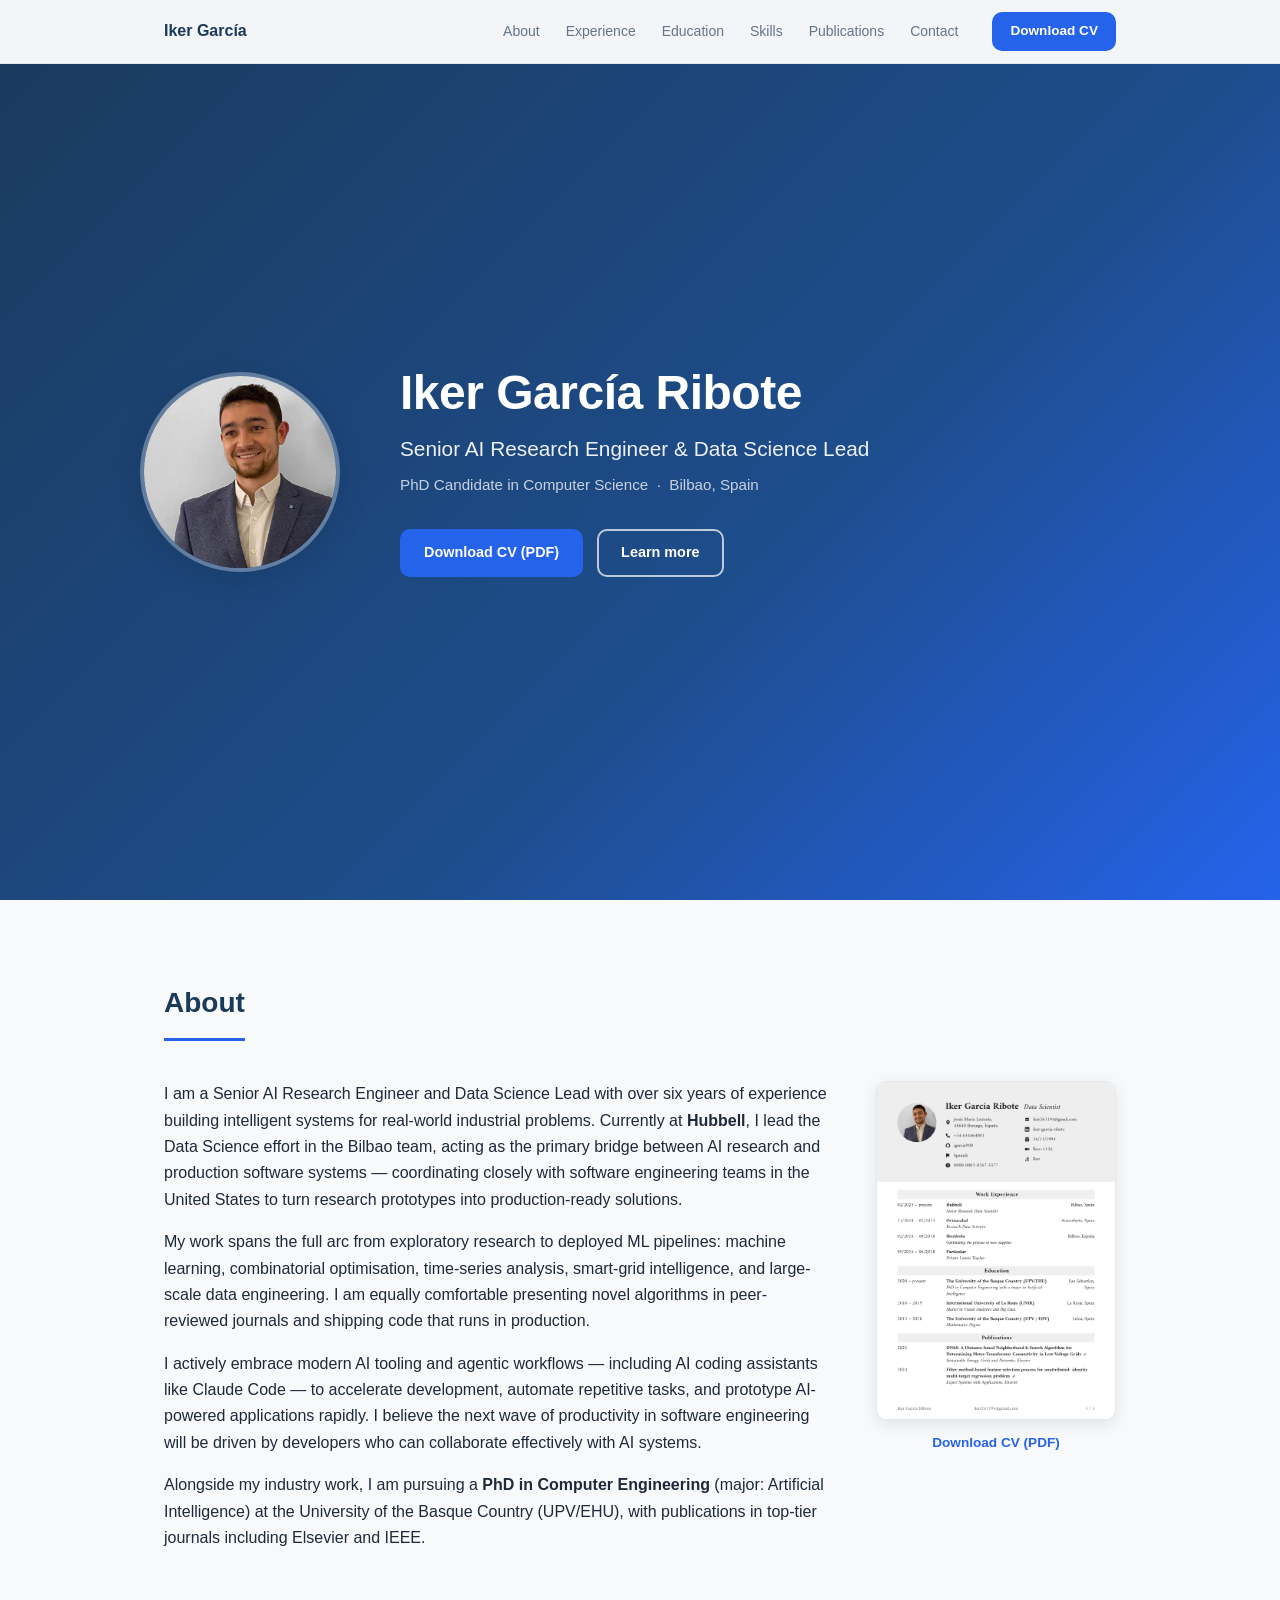
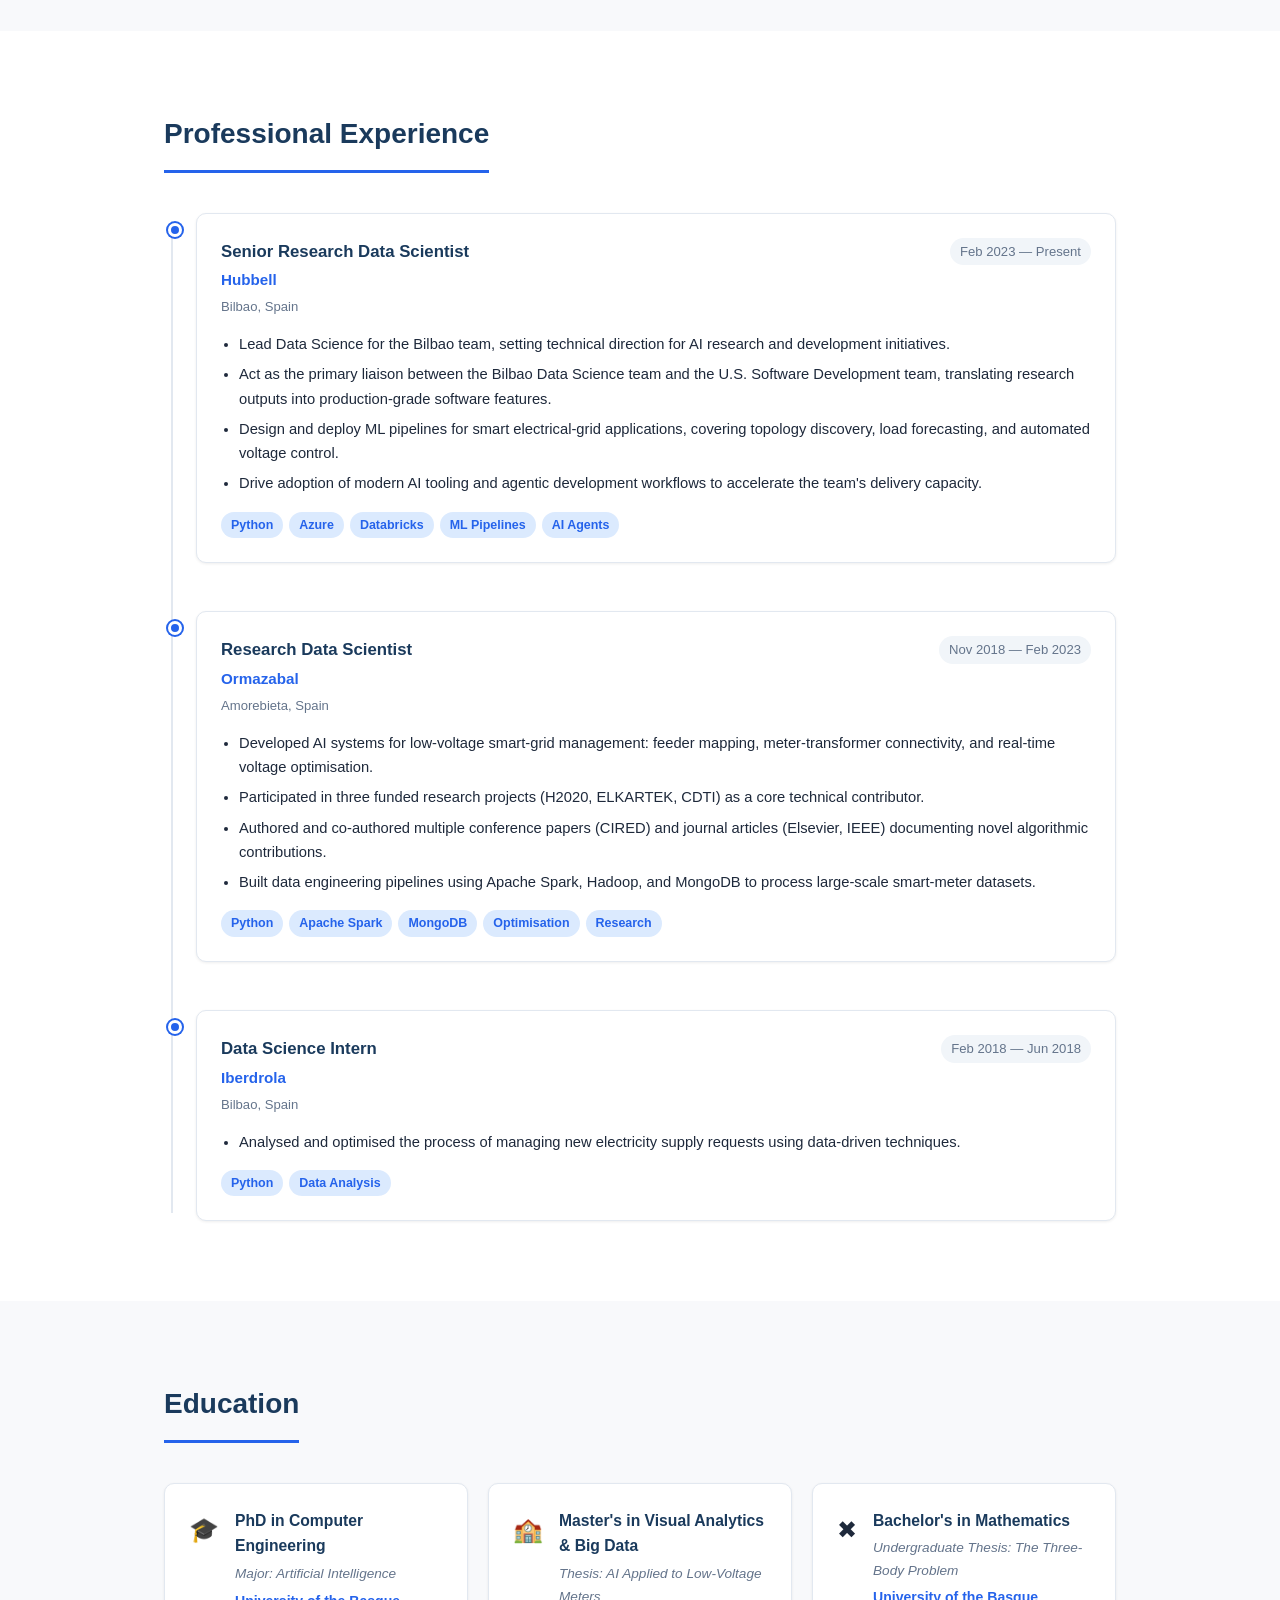
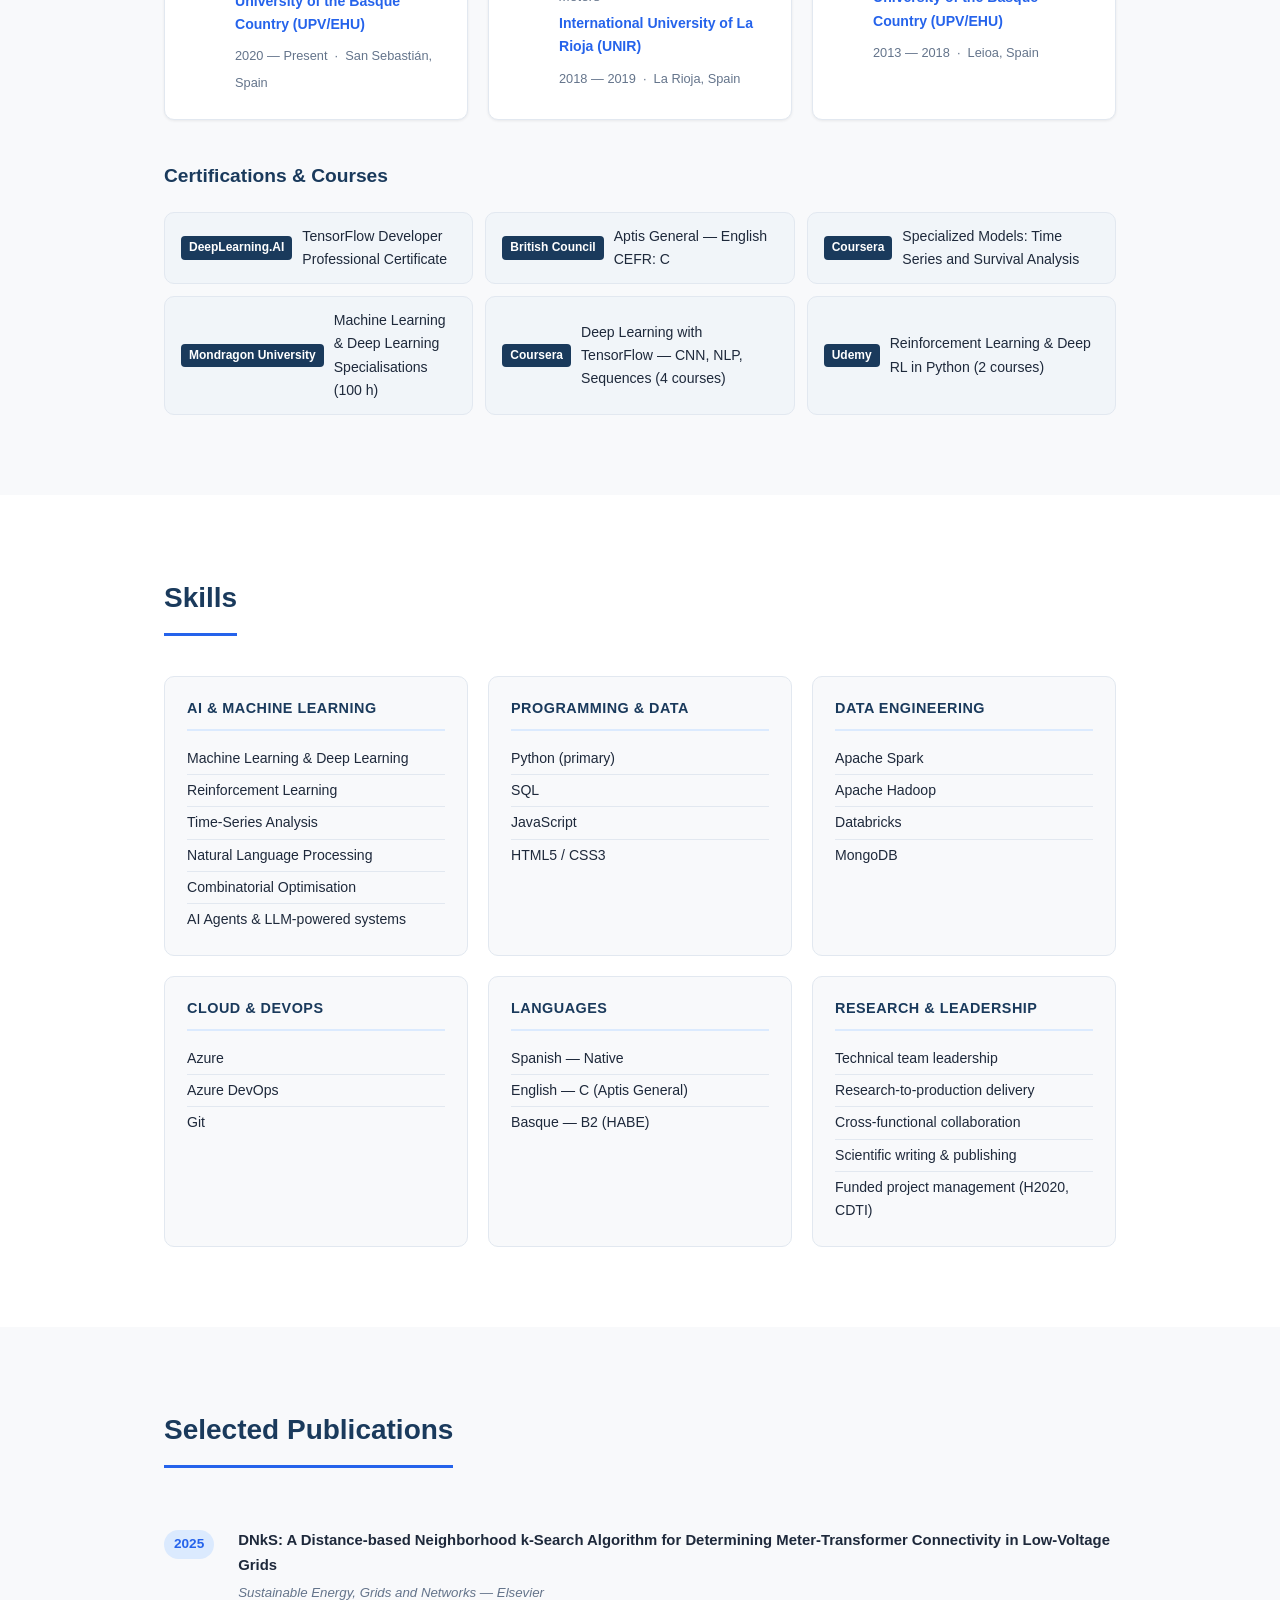
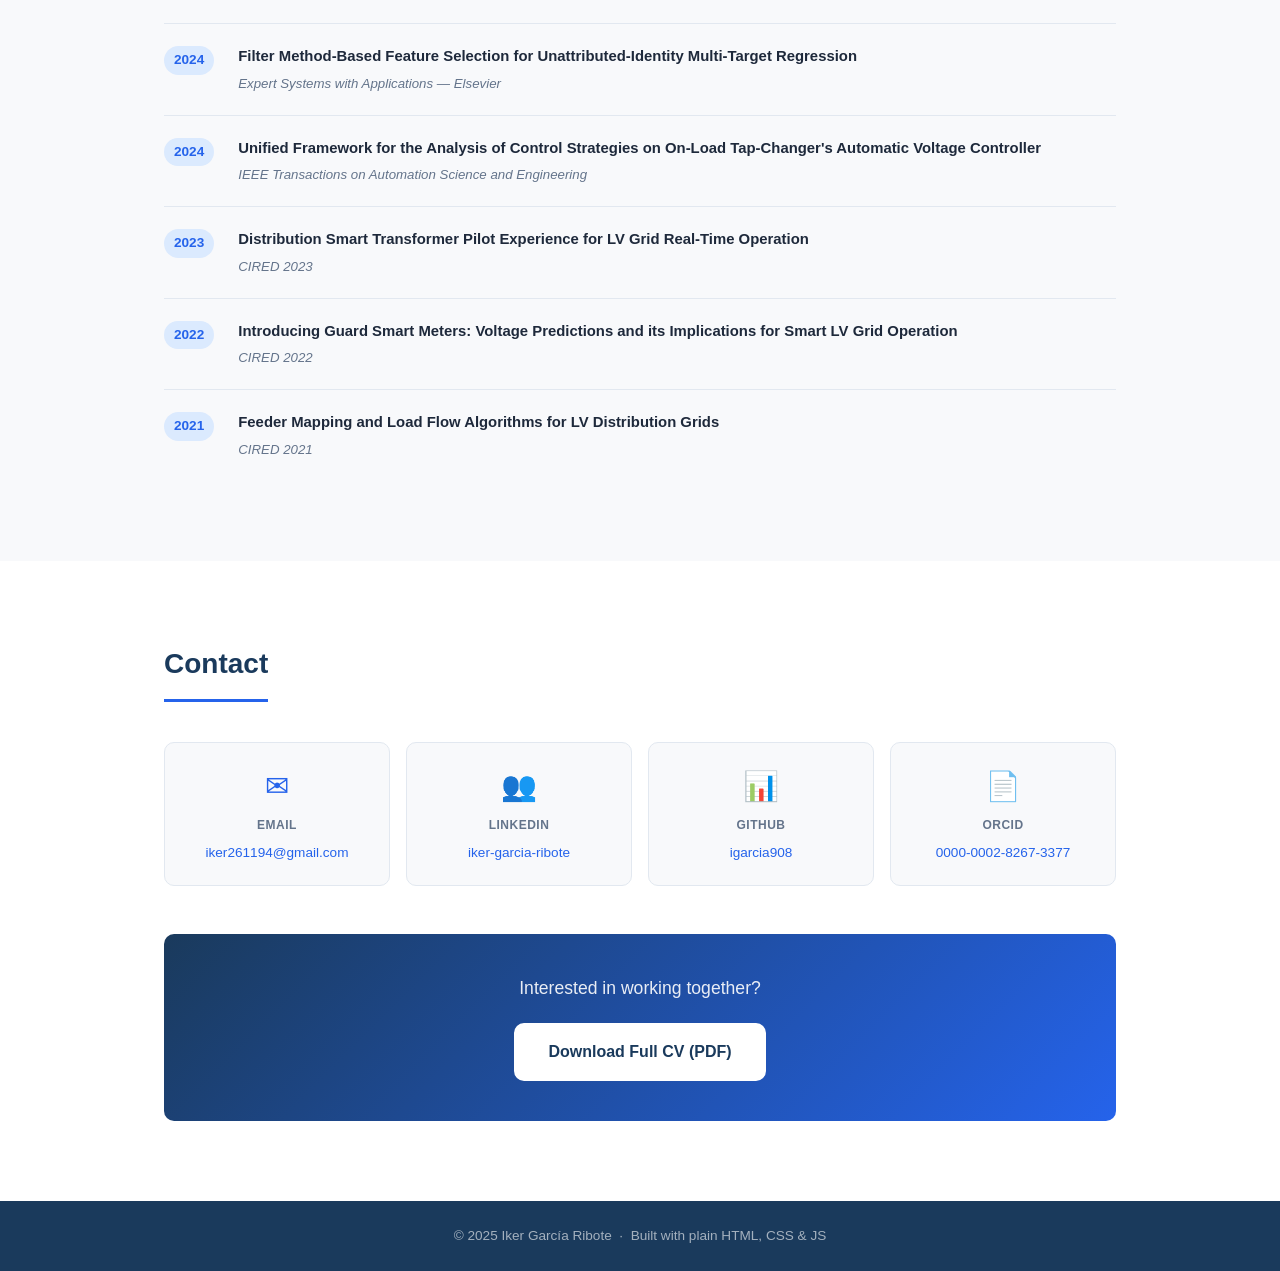
==== index.html @ 9fd70921 "Fix GitHub Pages: replace redirect with full page content at root The previous root index.html was a" ====
<!DOCTYPE html>
<html lang="en">
<head>
  <meta charset="UTF-8" />
  <meta name="viewport" content="width=device-width, initial-scale=1.0" />
  <meta name="description" content="Iker García Ribote — Senior AI Research Engineer and Data Science Lead. PhD in Computer Science. Building AI systems for industrial applications." />
  <title>Iker García Ribote — AI Research Engineer</title>
  <link rel="stylesheet" href="src/style.css" />
</head>
<body>

  <!-- Navigation -->
  <nav id="navbar">
    <div class="nav-container">
      <span class="nav-logo">Iker García</span>
      <ul class="nav-links">
        <li><a href="#about">About</a></li>
        <li><a href="#experience">Experience</a></li>
        <li><a href="#education">Education</a></li>
        <li><a href="#skills">Skills</a></li>
        <li><a href="#publications">Publications</a></li>
        <li><a href="#contact">Contact</a></li>
      </ul>
      <a class="btn-nav" href="files/iker-garcia-cv.pdf" download>Download CV</a>
      <button class="nav-toggle" aria-label="Toggle menu">&#9776;</button>
    </div>
  </nav>

  <!-- Hero -->
  <header id="hero">
    <div class="hero-inner">
      <img src="images/profile.jpg" alt="Iker García Ribote" class="profile-img" />
      <div class="hero-text">
        <h1>Iker García Ribote</h1>
        <p class="hero-title">Senior AI Research Engineer &amp; Data Science Lead</p>
        <p class="hero-subtitle">PhD Candidate in Computer Science &nbsp;·&nbsp; Bilbao, Spain</p>
        <div class="hero-actions">
          <a class="btn-primary" href="files/iker-garcia-cv.pdf" download>Download CV (PDF)</a>
          <a class="btn-secondary" href="#about">Learn more</a>
        </div>
      </div>
    </div>
  </header>

  <!-- About -->
  <section id="about">
    <div class="container">
      <h2 class="section-title">About</h2>
      <div class="about-grid">
        <div class="about-text">
          <p>
            I am a Senior AI Research Engineer and Data Science Lead with over six years of experience
            building intelligent systems for real-world industrial problems. Currently at
            <strong>Hubbell</strong>, I lead the Data Science effort in the Bilbao team, acting as the
            primary bridge between AI research and production software systems — coordinating closely with
            software engineering teams in the United States to turn research prototypes into
            production-ready solutions.
          </p>
          <p>
            My work spans the full arc from exploratory research to deployed ML pipelines: machine
            learning, combinatorial optimisation, time-series analysis, smart-grid intelligence, and
            large-scale data engineering. I am equally comfortable presenting novel algorithms in
            peer-reviewed journals and shipping code that runs in production.
          </p>
          <p>
            I actively embrace modern AI tooling and agentic workflows — including AI coding assistants
            like Claude Code — to accelerate development, automate repetitive tasks, and prototype
            AI-powered applications rapidly. I believe the next wave of productivity in software
            engineering will be driven by developers who can collaborate effectively with AI systems.
          </p>
          <p>
            Alongside my industry work, I am pursuing a <strong>PhD in Computer Engineering</strong>
            (major: Artificial Intelligence) at the University of the Basque Country (UPV/EHU), with
            publications in top-tier journals including Elsevier and IEEE.
          </p>
        </div>
        <div class="about-cv-preview">
          <a href="files/iker-garcia-cv.pdf" download title="Download CV">
            <img src="images/cv-preview.png" alt="CV Preview" class="cv-preview-img" />
            <span class="cv-preview-label">Download CV (PDF)</span>
          </a>
        </div>
      </div>
    </div>
  </section>

  <!-- Experience -->
  <section id="experience" class="section-alt">
    <div class="container">
      <h2 class="section-title">Professional Experience</h2>
      <div class="timeline">

        <div class="timeline-item">
          <div class="timeline-marker"></div>
          <div class="timeline-content">
            <div class="timeline-header">
              <div>
                <h3>Senior Research Data Scientist</h3>
                <span class="company">Hubbell</span>
              </div>
              <span class="period">Feb 2023 — Present</span>
            </div>
            <span class="location">Bilbao, Spain</span>
            <ul class="timeline-bullets">
              <li>Lead Data Science for the Bilbao team, setting technical direction for AI research and development initiatives.</li>
              <li>Act as the primary liaison between the Bilbao Data Science team and the U.S. Software Development team, translating research outputs into production-grade software features.</li>
              <li>Design and deploy ML pipelines for smart electrical-grid applications, covering topology discovery, load forecasting, and automated voltage control.</li>
              <li>Drive adoption of modern AI tooling and agentic development workflows to accelerate the team's delivery capacity.</li>
            </ul>
            <div class="tags">
              <span>Python</span><span>Azure</span><span>Databricks</span><span>ML Pipelines</span><span>AI Agents</span>
            </div>
          </div>
        </div>

        <div class="timeline-item">
          <div class="timeline-marker"></div>
          <div class="timeline-content">
            <div class="timeline-header">
              <div>
                <h3>Research Data Scientist</h3>
                <span class="company">Ormazabal</span>
              </div>
              <span class="period">Nov 2018 — Feb 2023</span>
            </div>
            <span class="location">Amorebieta, Spain</span>
            <ul class="timeline-bullets">
              <li>Developed AI systems for low-voltage smart-grid management: feeder mapping, meter-transformer connectivity, and real-time voltage optimisation.</li>
              <li>Participated in three funded research projects (H2020, ELKARTEK, CDTI) as a core technical contributor.</li>
              <li>Authored and co-authored multiple conference papers (CIRED) and journal articles (Elsevier, IEEE) documenting novel algorithmic contributions.</li>
              <li>Built data engineering pipelines using Apache Spark, Hadoop, and MongoDB to process large-scale smart-meter datasets.</li>
            </ul>
            <div class="tags">
              <span>Python</span><span>Apache Spark</span><span>MongoDB</span><span>Optimisation</span><span>Research</span>
            </div>
          </div>
        </div>

        <div class="timeline-item">
          <div class="timeline-marker"></div>
          <div class="timeline-content">
            <div class="timeline-header">
              <div>
                <h3>Data Science Intern</h3>
                <span class="company">Iberdrola</span>
              </div>
              <span class="period">Feb 2018 — Jun 2018</span>
            </div>
            <span class="location">Bilbao, Spain</span>
            <ul class="timeline-bullets">
              <li>Analysed and optimised the process of managing new electricity supply requests using data-driven techniques.</li>
            </ul>
            <div class="tags">
              <span>Python</span><span>Data Analysis</span>
            </div>
          </div>
        </div>

      </div>
    </div>
  </section>

  <!-- Education -->
  <section id="education">
    <div class="container">
      <h2 class="section-title">Education</h2>
      <div class="edu-grid">

        <div class="edu-card">
          <div class="edu-icon">&#127891;</div>
          <div class="edu-body">
            <h3>PhD in Computer Engineering</h3>
            <p class="edu-major">Major: Artificial Intelligence</p>
            <p class="edu-school">University of the Basque Country (UPV/EHU)</p>
            <span class="edu-period">2020 — Present &nbsp;·&nbsp; San Sebastián, Spain</span>
          </div>
        </div>

        <div class="edu-card">
          <div class="edu-icon">&#127979;</div>
          <div class="edu-body">
            <h3>Master's in Visual Analytics &amp; Big Data</h3>
            <p class="edu-major">Thesis: AI Applied to Low-Voltage Meters</p>
            <p class="edu-school">International University of La Rioja (UNIR)</p>
            <span class="edu-period">2018 — 2019 &nbsp;·&nbsp; La Rioja, Spain</span>
          </div>
        </div>

        <div class="edu-card">
          <div class="edu-icon">&#10006;</div>
          <div class="edu-body">
            <h3>Bachelor's in Mathematics</h3>
            <p class="edu-major">Undergraduate Thesis: The Three-Body Problem</p>
            <p class="edu-school">University of the Basque Country (UPV/EHU)</p>
            <span class="edu-period">2013 — 2018 &nbsp;·&nbsp; Leioa, Spain</span>
          </div>
        </div>

      </div>

      <h3 class="subsection-title">Certifications &amp; Courses</h3>
      <div class="cert-list">
        <div class="cert-item">
          <span class="cert-badge">DeepLearning.AI</span>
          TensorFlow Developer Professional Certificate
        </div>
        <div class="cert-item">
          <span class="cert-badge">British Council</span>
          Aptis General — English CEFR: C
        </div>
        <div class="cert-item">
          <span class="cert-badge">Coursera</span>
          Specialized Models: Time Series and Survival Analysis
        </div>
        <div class="cert-item">
          <span class="cert-badge">Mondragon University</span>
          Machine Learning &amp; Deep Learning Specialisations (100 h)
        </div>
        <div class="cert-item">
          <span class="cert-badge">Coursera</span>
          Deep Learning with TensorFlow — CNN, NLP, Sequences (4 courses)
        </div>
        <div class="cert-item">
          <span class="cert-badge">Udemy</span>
          Reinforcement Learning &amp; Deep RL in Python (2 courses)
        </div>
      </div>
    </div>
  </section>

  <!-- Skills -->
  <section id="skills" class="section-alt">
    <div class="container">
      <h2 class="section-title">Skills</h2>
      <div class="skills-grid">

        <div class="skill-category">
          <h3>AI &amp; Machine Learning</h3>
          <ul>
            <li>Machine Learning &amp; Deep Learning</li>
            <li>Reinforcement Learning</li>
            <li>Time-Series Analysis</li>
            <li>Natural Language Processing</li>
            <li>Combinatorial Optimisation</li>
            <li>AI Agents &amp; LLM-powered systems</li>
          </ul>
        </div>

        <div class="skill-category">
          <h3>Programming &amp; Data</h3>
          <ul>
            <li>Python (primary)</li>
            <li>SQL</li>
            <li>JavaScript</li>
            <li>HTML5 / CSS3</li>
          </ul>
        </div>

        <div class="skill-category">
          <h3>Data Engineering</h3>
          <ul>
            <li>Apache Spark</li>
            <li>Apache Hadoop</li>
            <li>Databricks</li>
            <li>MongoDB</li>
          </ul>
        </div>

        <div class="skill-category">
          <h3>Cloud &amp; DevOps</h3>
          <ul>
            <li>Azure</li>
            <li>Azure DevOps</li>
            <li>Git</li>
          </ul>
        </div>

        <div class="skill-category">
          <h3>Languages</h3>
          <ul>
            <li>Spanish — Native</li>
            <li>English — C (Aptis General)</li>
            <li>Basque — B2 (HABE)</li>
          </ul>
        </div>

        <div class="skill-category">
          <h3>Research &amp; Leadership</h3>
          <ul>
            <li>Technical team leadership</li>
            <li>Research-to-production delivery</li>
            <li>Cross-functional collaboration</li>
            <li>Scientific writing &amp; publishing</li>
            <li>Funded project management (H2020, CDTI)</li>
          </ul>
        </div>

      </div>
    </div>
  </section>

  <!-- Publications -->
  <section id="publications">
    <div class="container">
      <h2 class="section-title">Selected Publications</h2>
      <div class="pub-list">

        <div class="pub-item">
          <span class="pub-year">2025</span>
          <div class="pub-body">
            <p class="pub-title">DNkS: A Distance-based Neighborhood k-Search Algorithm for Determining Meter-Transformer Connectivity in Low-Voltage Grids</p>
            <p class="pub-venue">Sustainable Energy, Grids and Networks — Elsevier</p>
          </div>
        </div>

        <div class="pub-item">
          <span class="pub-year">2024</span>
          <div class="pub-body">
            <p class="pub-title">Filter Method-Based Feature Selection for Unattributed-Identity Multi-Target Regression</p>
            <p class="pub-venue">Expert Systems with Applications — Elsevier</p>
          </div>
        </div>

        <div class="pub-item">
          <span class="pub-year">2024</span>
          <div class="pub-body">
            <p class="pub-title">Unified Framework for the Analysis of Control Strategies on On-Load Tap-Changer's Automatic Voltage Controller</p>
            <p class="pub-venue">IEEE Transactions on Automation Science and Engineering</p>
          </div>
        </div>

        <div class="pub-item">
          <span class="pub-year">2023</span>
          <div class="pub-body">
            <p class="pub-title">Distribution Smart Transformer Pilot Experience for LV Grid Real-Time Operation</p>
            <p class="pub-venue">CIRED 2023</p>
          </div>
        </div>

        <div class="pub-item">
          <span class="pub-year">2022</span>
          <div class="pub-body">
            <p class="pub-title">Introducing Guard Smart Meters: Voltage Predictions and its Implications for Smart LV Grid Operation</p>
            <p class="pub-venue">CIRED 2022</p>
          </div>
        </div>

        <div class="pub-item">
          <span class="pub-year">2021</span>
          <div class="pub-body">
            <p class="pub-title">Feeder Mapping and Load Flow Algorithms for LV Distribution Grids</p>
            <p class="pub-venue">CIRED 2021</p>
          </div>
        </div>

      </div>
    </div>
  </section>

  <!-- Contact -->
  <section id="contact" class="section-alt">
    <div class="container">
      <h2 class="section-title">Contact</h2>
      <div class="contact-grid">
        <a class="contact-card" href="mailto:iker261194@gmail.com">
          <span class="contact-icon">&#9993;</span>
          <span class="contact-label">Email</span>
          <span class="contact-value">iker261194@gmail.com</span>
        </a>
        <a class="contact-card" href="https://www.linkedin.com/in/iker-garcia-ribote/" target="_blank" rel="noopener">
          <span class="contact-icon">&#128101;</span>
          <span class="contact-label">LinkedIn</span>
          <span class="contact-value">iker-garcia-ribote</span>
        </a>
        <a class="contact-card" href="https://github.com/igarcia908" target="_blank" rel="noopener">
          <span class="contact-icon">&#128202;</span>
          <span class="contact-label">GitHub</span>
          <span class="contact-value">igarcia908</span>
        </a>
        <a class="contact-card" href="https://orcid.org/0000-0002-8267-3377" target="_blank" rel="noopener">
          <span class="contact-icon">&#128196;</span>
          <span class="contact-label">ORCID</span>
          <span class="contact-value">0000-0002-8267-3377</span>
        </a>
      </div>
      <div class="download-cta">
        <p>Interested in working together?</p>
        <a class="btn-primary btn-large" href="files/iker-garcia-cv.pdf" download>Download Full CV (PDF)</a>
      </div>
    </div>
  </section>

  <footer>
    <div class="container">
      <p>&copy; 2025 Iker García Ribote &nbsp;·&nbsp; Built with plain HTML, CSS &amp; JS</p>
    </div>
  </footer>

  <script src="src/script.js"></script>
</body>
</html>
---- src/style.css ----
/* ============================================================
   Base & Reset
   ============================================================ */
*, *::before, *::after {
  box-sizing: border-box;
  margin: 0;
  padding: 0;
}

:root {
  --color-bg: #f8f9fb;
  --color-surface: #ffffff;
  --color-primary: #1a3a5c;
  --color-accent: #2563eb;
  --color-accent-light: #dbeafe;
  --color-text: #1e293b;
  --color-muted: #64748b;
  --color-border: #e2e8f0;
  --color-tag-bg: #f1f5f9;
  --radius: 10px;
  --shadow-sm: 0 1px 3px rgba(0,0,0,0.07);
  --shadow-md: 0 4px 16px rgba(0,0,0,0.09);
  --shadow-lg: 0 8px 32px rgba(0,0,0,0.12);
  --max-width: 1000px;
  --nav-height: 64px;
  --transition: 0.2s ease;
}

html {
  scroll-behavior: smooth;
  font-size: 16px;
}

body {
  font-family: -apple-system, BlinkMacSystemFont, "Segoe UI", Roboto, "Helvetica Neue", Arial, sans-serif;
  background: var(--color-bg);
  color: var(--color-text);
  line-height: 1.65;
  -webkit-font-smoothing: antialiased;
}

a {
  color: var(--color-accent);
  text-decoration: none;
}

a:hover {
  text-decoration: underline;
}

ul {
  list-style: none;
}

img {
  display: block;
  max-width: 100%;
}

/* ============================================================
   Utilities
   ============================================================ */
.container {
  max-width: var(--max-width);
  margin: 0 auto;
  padding: 0 24px;
}

section {
  padding: 80px 0;
}

.section-alt {
  background: var(--color-surface);
}

.section-title {
  font-size: 1.75rem;
  font-weight: 700;
  color: var(--color-primary);
  margin-bottom: 40px;
  padding-bottom: 12px;
  border-bottom: 3px solid var(--color-accent);
  display: inline-block;
}

.subsection-title {
  font-size: 1.2rem;
  font-weight: 600;
  color: var(--color-primary);
  margin: 40px 0 20px;
}

/* ============================================================
   Buttons
   ============================================================ */
.btn-primary,
.btn-secondary,
.btn-nav {
  display: inline-block;
  padding: 10px 22px;
  border-radius: var(--radius);
  font-weight: 600;
  font-size: 0.9rem;
  transition: background var(--transition), color var(--transition), border-color var(--transition), transform var(--transition);
  cursor: pointer;
  white-space: nowrap;
}

.btn-primary {
  background: var(--color-accent);
  color: #fff;
  border: 2px solid var(--color-accent);
}

.btn-primary:hover {
  background: var(--color-primary);
  border-color: var(--color-primary);
  text-decoration: none;
  transform: translateY(-1px);
}

.btn-secondary {
  background: transparent;
  color: #fff;
  border: 2px solid rgba(255,255,255,0.7);
}

.btn-secondary:hover {
  background: rgba(255,255,255,0.15);
  border-color: #fff;
  text-decoration: none;
  transform: translateY(-1px);
}

.btn-nav {
  background: var(--color-accent);
  color: #fff;
  padding: 8px 18px;
  font-size: 0.85rem;
}

.btn-nav:hover {
  background: var(--color-primary);
  text-decoration: none;
}

.btn-large {
  padding: 14px 32px;
  font-size: 1rem;
}

/* ============================================================
   Navigation
   ============================================================ */
#navbar {
  position: fixed;
  top: 0;
  left: 0;
  right: 0;
  height: var(--nav-height);
  background: rgba(255, 255, 255, 0.95);
  backdrop-filter: blur(8px);
  border-bottom: 1px solid var(--color-border);
  z-index: 1000;
  transition: box-shadow var(--transition);
}

#navbar.scrolled {
  box-shadow: var(--shadow-md);
}

.nav-container {
  max-width: var(--max-width);
  margin: 0 auto;
  padding: 0 24px;
  height: 100%;
  display: flex;
  align-items: center;
  gap: 24px;
}

.nav-logo {
  font-weight: 700;
  font-size: 1rem;
  color: var(--color-primary);
  flex-shrink: 0;
  margin-right: auto;
}

.nav-links {
  display: flex;
  align-items: center;
  gap: 6px;
}

.nav-links a {
  color: var(--color-muted);
  font-size: 0.875rem;
  font-weight: 500;
  padding: 6px 10px;
  border-radius: 6px;
  transition: color var(--transition), background var(--transition);
}

.nav-links a:hover,
.nav-links a.active {
  color: var(--color-accent);
  background: var(--color-accent-light);
  text-decoration: none;
}

.nav-toggle {
  display: none;
  background: none;
  border: none;
  font-size: 1.4rem;
  cursor: pointer;
  color: var(--color-primary);
  padding: 4px;
}

/* ============================================================
   Hero
   ============================================================ */
#hero {
  min-height: 100vh;
  display: flex;
  align-items: center;
  background: linear-gradient(135deg, var(--color-primary) 0%, #1e4d8c 60%, #2563eb 100%);
  padding: calc(var(--nav-height) + 40px) 24px 60px;
}

.hero-inner {
  max-width: var(--max-width);
  margin: 0 auto;
  display: flex;
  align-items: center;
  gap: 60px;
  width: 100%;
}

.profile-img {
  width: 200px;
  height: 200px;
  border-radius: 50%;
  object-fit: cover;
  object-position: center top;
  border: 4px solid rgba(255,255,255,0.3);
  box-shadow: var(--shadow-lg);
  flex-shrink: 0;
}

.hero-text {
  color: #fff;
}

.hero-text h1 {
  font-size: clamp(2rem, 5vw, 3rem);
  font-weight: 800;
  letter-spacing: -0.5px;
  margin-bottom: 12px;
  line-height: 1.1;
}

.hero-title {
  font-size: clamp(1rem, 2.5vw, 1.3rem);
  font-weight: 500;
  opacity: 0.92;
  margin-bottom: 6px;
}

.hero-subtitle {
  font-size: 0.95rem;
  opacity: 0.75;
  margin-bottom: 32px;
}

.hero-actions {
  display: flex;
  gap: 14px;
  flex-wrap: wrap;
}

/* ============================================================
   About
   ============================================================ */
.about-grid {
  display: grid;
  grid-template-columns: 1fr 240px;
  gap: 48px;
  align-items: start;
}

.about-text p {
  margin-bottom: 16px;
  color: var(--color-text);
}

.about-text p:last-child {
  margin-bottom: 0;
}

.about-cv-preview {
  text-align: center;
}

.about-cv-preview a {
  display: block;
  text-decoration: none;
}

.cv-preview-img {
  border: 1px solid var(--color-border);
  border-radius: var(--radius);
  box-shadow: var(--shadow-md);
  transition: transform var(--transition), box-shadow var(--transition);
  width: 100%;
}

.about-cv-preview a:hover .cv-preview-img {
  transform: translateY(-4px);
  box-shadow: var(--shadow-lg);
}

.cv-preview-label {
  display: inline-block;
  margin-top: 12px;
  font-size: 0.85rem;
  font-weight: 600;
  color: var(--color-accent);
}

/* ============================================================
   Timeline (Experience)
   ============================================================ */
.timeline {
  position: relative;
  padding-left: 32px;
}

.timeline::before {
  content: "";
  position: absolute;
  left: 7px;
  top: 8px;
  bottom: 8px;
  width: 2px;
  background: var(--color-border);
}

.timeline-item {
  position: relative;
  margin-bottom: 48px;
}

.timeline-item:last-child {
  margin-bottom: 0;
}

.timeline-marker {
  position: absolute;
  left: -28px;
  top: 10px;
  width: 14px;
  height: 14px;
  border-radius: 50%;
  background: var(--color-accent);
  border: 3px solid var(--color-surface);
  box-shadow: 0 0 0 2px var(--color-accent);
}

.timeline-content {
  background: var(--color-surface);
  border: 1px solid var(--color-border);
  border-radius: var(--radius);
  padding: 24px;
  box-shadow: var(--shadow-sm);
  transition: box-shadow var(--transition);
}

.timeline-content:hover {
  box-shadow: var(--shadow-md);
}

.timeline-header {
  display: flex;
  justify-content: space-between;
  align-items: flex-start;
  gap: 12px;
  margin-bottom: 4px;
}

.timeline-header h3 {
  font-size: 1.05rem;
  font-weight: 700;
  color: var(--color-primary);
}

.company {
  display: block;
  font-size: 0.95rem;
  font-weight: 600;
  color: var(--color-accent);
  margin-top: 2px;
}

.period {
  font-size: 0.82rem;
  color: var(--color-muted);
  white-space: nowrap;
  background: var(--color-tag-bg);
  padding: 3px 10px;
  border-radius: 20px;
  flex-shrink: 0;
}

.location {
  font-size: 0.82rem;
  color: var(--color-muted);
  display: block;
  margin-bottom: 14px;
}

.timeline-bullets {
  list-style: disc;
  padding-left: 18px;
  margin-bottom: 16px;
}

.timeline-bullets li {
  font-size: 0.92rem;
  color: var(--color-text);
  margin-bottom: 6px;
}

.tags {
  display: flex;
  flex-wrap: wrap;
  gap: 6px;
}

.tags span {
  background: var(--color-accent-light);
  color: var(--color-accent);
  font-size: 0.78rem;
  font-weight: 600;
  padding: 3px 10px;
  border-radius: 20px;
}

/* ============================================================
   Education
   ============================================================ */
.edu-grid {
  display: grid;
  grid-template-columns: repeat(auto-fill, minmax(280px, 1fr));
  gap: 20px;
  margin-bottom: 8px;
}

.edu-card {
  background: var(--color-surface);
  border: 1px solid var(--color-border);
  border-radius: var(--radius);
  padding: 24px;
  box-shadow: var(--shadow-sm);
  display: flex;
  gap: 16px;
  align-items: flex-start;
  transition: box-shadow var(--transition);
}

.edu-card:hover {
  box-shadow: var(--shadow-md);
}

.edu-icon {
  font-size: 1.5rem;
  flex-shrink: 0;
  margin-top: 2px;
}

.edu-body h3 {
  font-size: 0.98rem;
  font-weight: 700;
  color: var(--color-primary);
  margin-bottom: 4px;
}

.edu-major {
  font-size: 0.85rem;
  color: var(--color-muted);
  font-style: italic;
  margin-bottom: 4px;
}

.edu-school {
  font-size: 0.88rem;
  font-weight: 600;
  color: var(--color-accent);
  margin-bottom: 6px;
}

.edu-period {
  font-size: 0.8rem;
  color: var(--color-muted);
}

.cert-list {
  display: grid;
  grid-template-columns: repeat(auto-fill, minmax(280px, 1fr));
  gap: 12px;
}

.cert-item {
  background: var(--color-tag-bg);
  border: 1px solid var(--color-border);
  border-radius: var(--radius);
  padding: 12px 16px;
  font-size: 0.88rem;
  display: flex;
  align-items: center;
  gap: 10px;
}

.cert-badge {
  background: var(--color-primary);
  color: #fff;
  font-size: 0.75rem;
  font-weight: 700;
  padding: 2px 8px;
  border-radius: 4px;
  white-space: nowrap;
  flex-shrink: 0;
}

/* ============================================================
   Skills
   ============================================================ */
.skills-grid {
  display: grid;
  grid-template-columns: repeat(auto-fill, minmax(240px, 1fr));
  gap: 20px;
}

.skill-category {
  background: var(--color-bg);
  border: 1px solid var(--color-border);
  border-radius: var(--radius);
  padding: 20px 22px;
}

.skill-category h3 {
  font-size: 0.9rem;
  font-weight: 700;
  text-transform: uppercase;
  letter-spacing: 0.5px;
  color: var(--color-primary);
  margin-bottom: 12px;
  padding-bottom: 8px;
  border-bottom: 2px solid var(--color-accent-light);
}

.skill-category ul li {
  font-size: 0.88rem;
  color: var(--color-text);
  padding: 4px 0;
  border-bottom: 1px solid var(--color-border);
}

.skill-category ul li:last-child {
  border-bottom: none;
}

/* ============================================================
   Publications
   ============================================================ */
.pub-list {
  display: flex;
  flex-direction: column;
  gap: 0;
}

.pub-item {
  display: flex;
  gap: 24px;
  padding: 20px 0;
  border-bottom: 1px solid var(--color-border);
  align-items: flex-start;
}

.pub-item:last-child {
  border-bottom: none;
}

.pub-year {
  font-size: 0.85rem;
  font-weight: 700;
  color: var(--color-accent);
  background: var(--color-accent-light);
  padding: 3px 10px;
  border-radius: 20px;
  white-space: nowrap;
  flex-shrink: 0;
  margin-top: 2px;
}

.pub-title {
  font-size: 0.93rem;
  font-weight: 600;
  color: var(--color-text);
  margin-bottom: 4px;
}

.pub-venue {
  font-size: 0.83rem;
  color: var(--color-muted);
  font-style: italic;
}

/* ============================================================
   Contact
   ============================================================ */
.contact-grid {
  display: grid;
  grid-template-columns: repeat(auto-fill, minmax(200px, 1fr));
  gap: 16px;
  margin-bottom: 48px;
}

.contact-card {
  background: var(--color-bg);
  border: 1px solid var(--color-border);
  border-radius: var(--radius);
  padding: 20px;
  display: flex;
  flex-direction: column;
  align-items: center;
  text-align: center;
  gap: 6px;
  text-decoration: none;
  transition: box-shadow var(--transition), transform var(--transition);
}

.contact-card:hover {
  box-shadow: var(--shadow-md);
  transform: translateY(-2px);
  text-decoration: none;
}

.contact-icon {
  font-size: 1.8rem;
}

.contact-label {
  font-size: 0.75rem;
  font-weight: 700;
  text-transform: uppercase;
  letter-spacing: 0.5px;
  color: var(--color-muted);
}

.contact-value {
  font-size: 0.85rem;
  color: var(--color-accent);
  font-weight: 500;
  word-break: break-all;
}

.download-cta {
  text-align: center;
  padding: 40px;
  background: linear-gradient(135deg, var(--color-primary), #2563eb);
  border-radius: var(--radius);
  color: #fff;
}

.download-cta p {
  font-size: 1.1rem;
  margin-bottom: 20px;
  opacity: 0.9;
}

.download-cta .btn-primary {
  background: #fff;
  color: var(--color-primary);
  border-color: #fff;
}

.download-cta .btn-primary:hover {
  background: var(--color-accent-light);
  border-color: var(--color-accent-light);
}

/* ============================================================
   Footer
   ============================================================ */
footer {
  background: var(--color-primary);
  color: rgba(255,255,255,0.6);
  text-align: center;
  padding: 24px;
  font-size: 0.85rem;
}

/* ============================================================
   Responsive
   ============================================================ */
@media (max-width: 768px) {
  .nav-links {
    display: none;
    position: absolute;
    top: var(--nav-height);
    left: 0;
    right: 0;
    background: var(--color-surface);
    border-bottom: 1px solid var(--color-border);
    flex-direction: column;
    padding: 12px 24px 20px;
    gap: 4px;
    box-shadow: var(--shadow-md);
  }

  .nav-links.open {
    display: flex;
  }

  .nav-links a {
    padding: 10px 12px;
  }

  .nav-toggle {
    display: block;
  }

  .btn-nav {
    display: none;
  }

  .hero-inner {
    flex-direction: column;
    text-align: center;
    gap: 28px;
  }

  .profile-img {
    width: 150px;
    height: 150px;
  }

  .hero-actions {
    justify-content: center;
  }

  .about-grid {
    grid-template-columns: 1fr;
  }

  .about-cv-preview {
    max-width: 280px;
    margin: 0 auto;
  }

  .timeline {
    padding-left: 24px;
  }

  .timeline-header {
    flex-direction: column;
    gap: 6px;
  }

  section {
    padding: 56px 0;
  }
}

@media (max-width: 480px) {
  .contact-grid {
    grid-template-columns: 1fr 1fr;
  }

  .skills-grid {
    grid-template-columns: 1fr;
  }
}

/* ============================================================
   Animations
   ============================================================ */
.fade-in {
  opacity: 0;
  transform: translateY(20px);
  transition: opacity 0.5s ease, transform 0.5s ease;
}

.fade-in.visible {
  opacity: 1;
  transform: translateY(0);
}
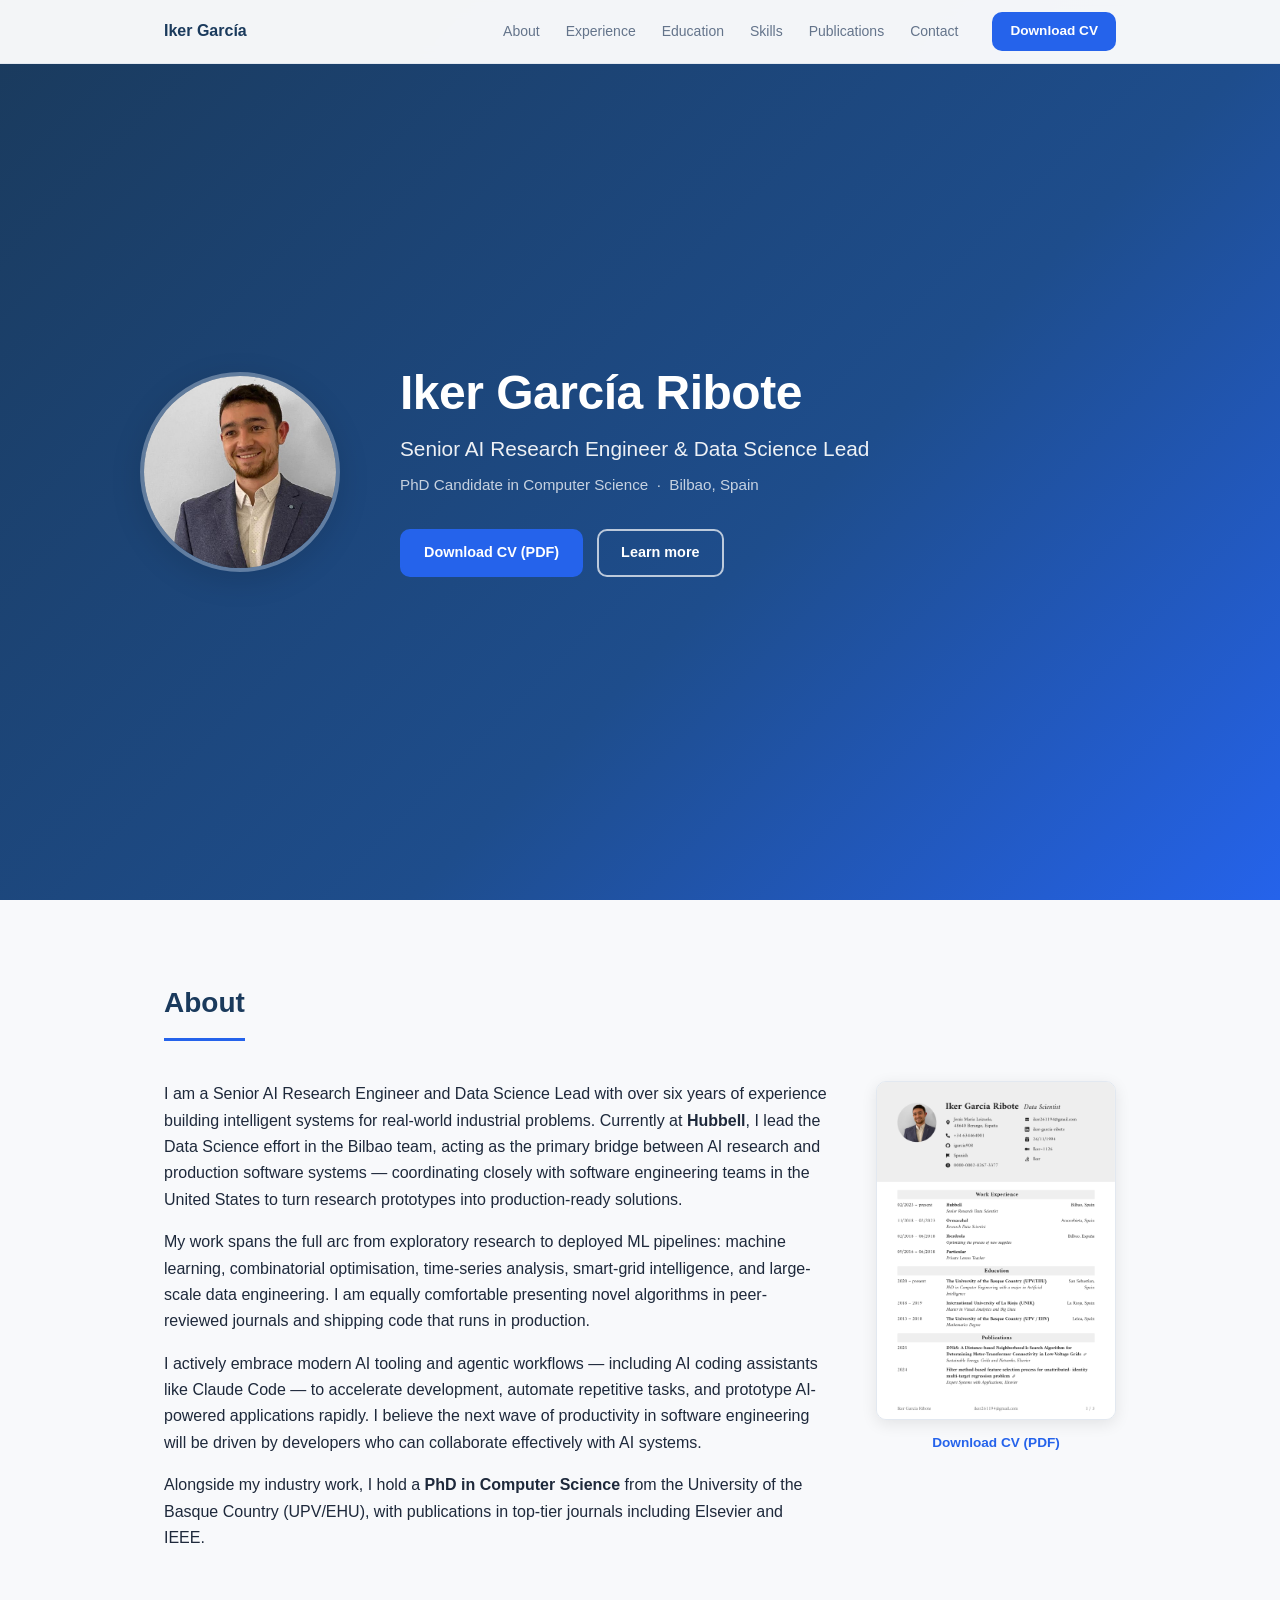
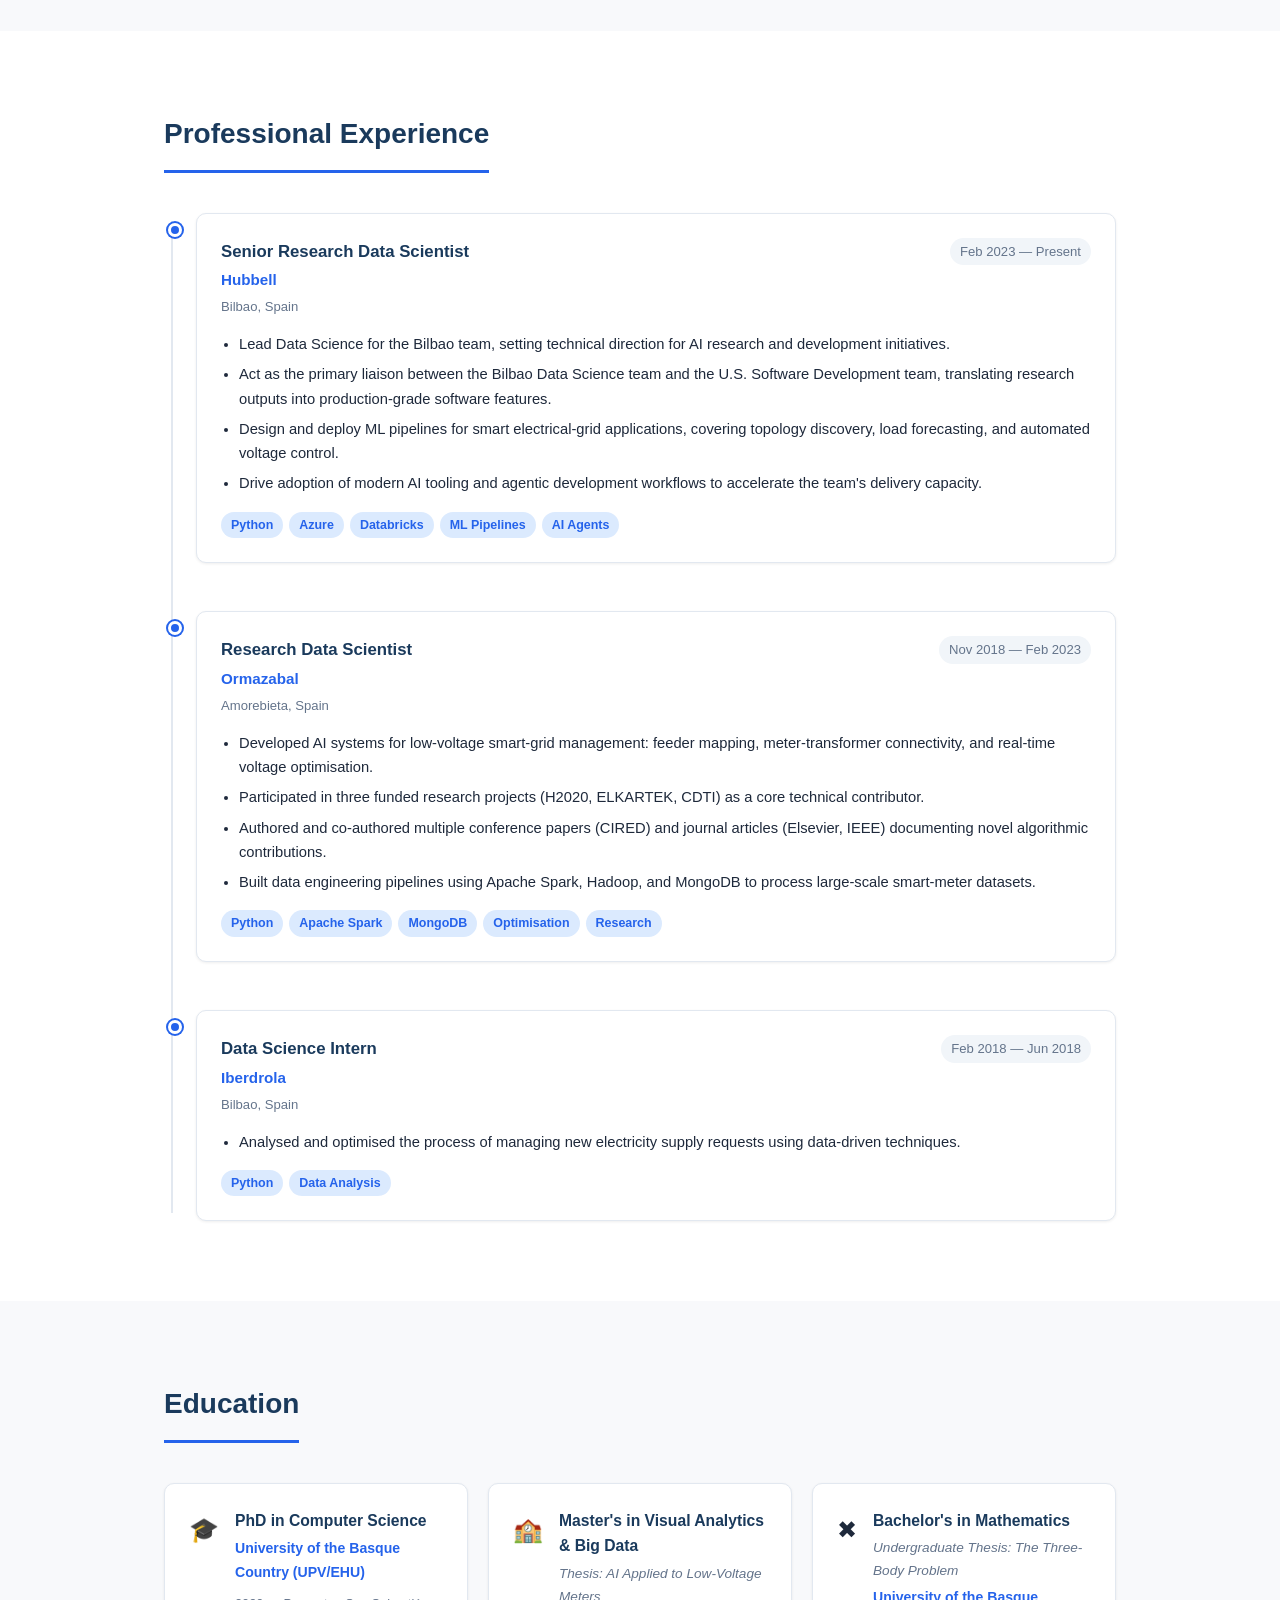
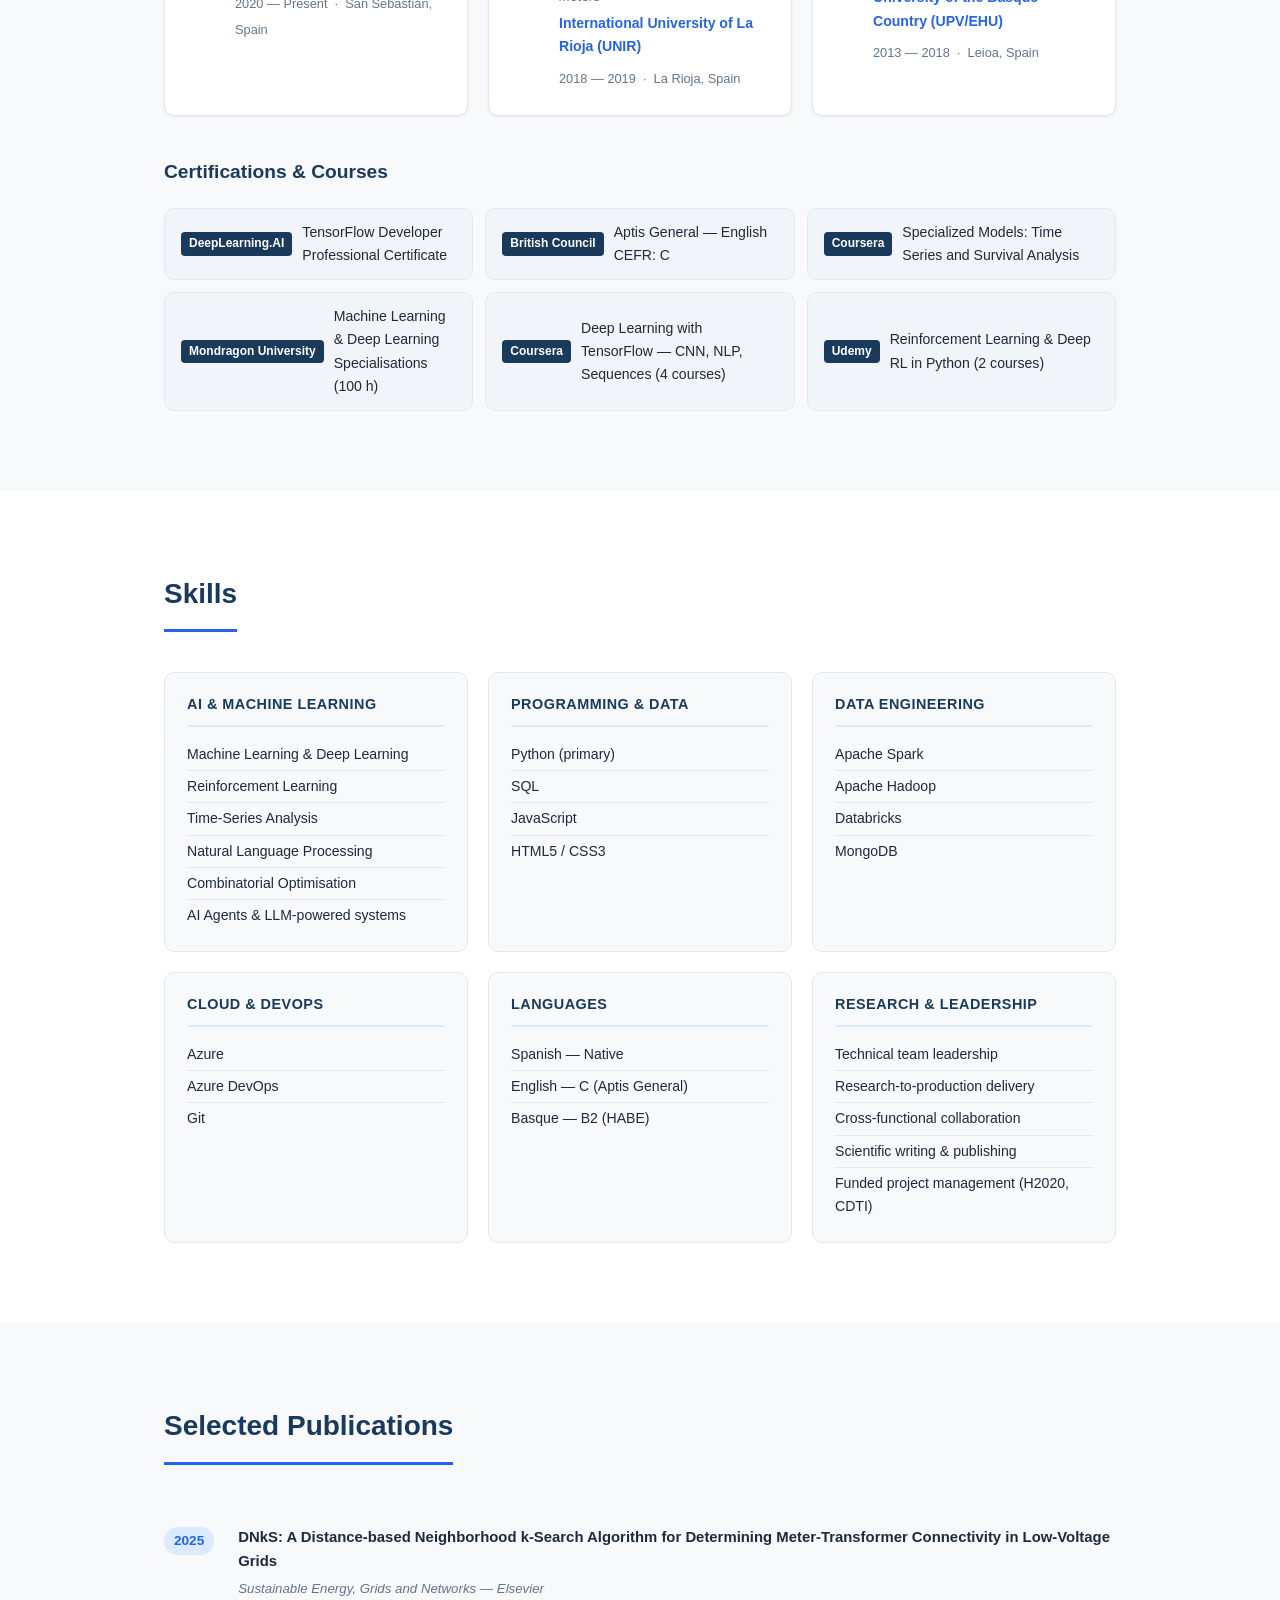
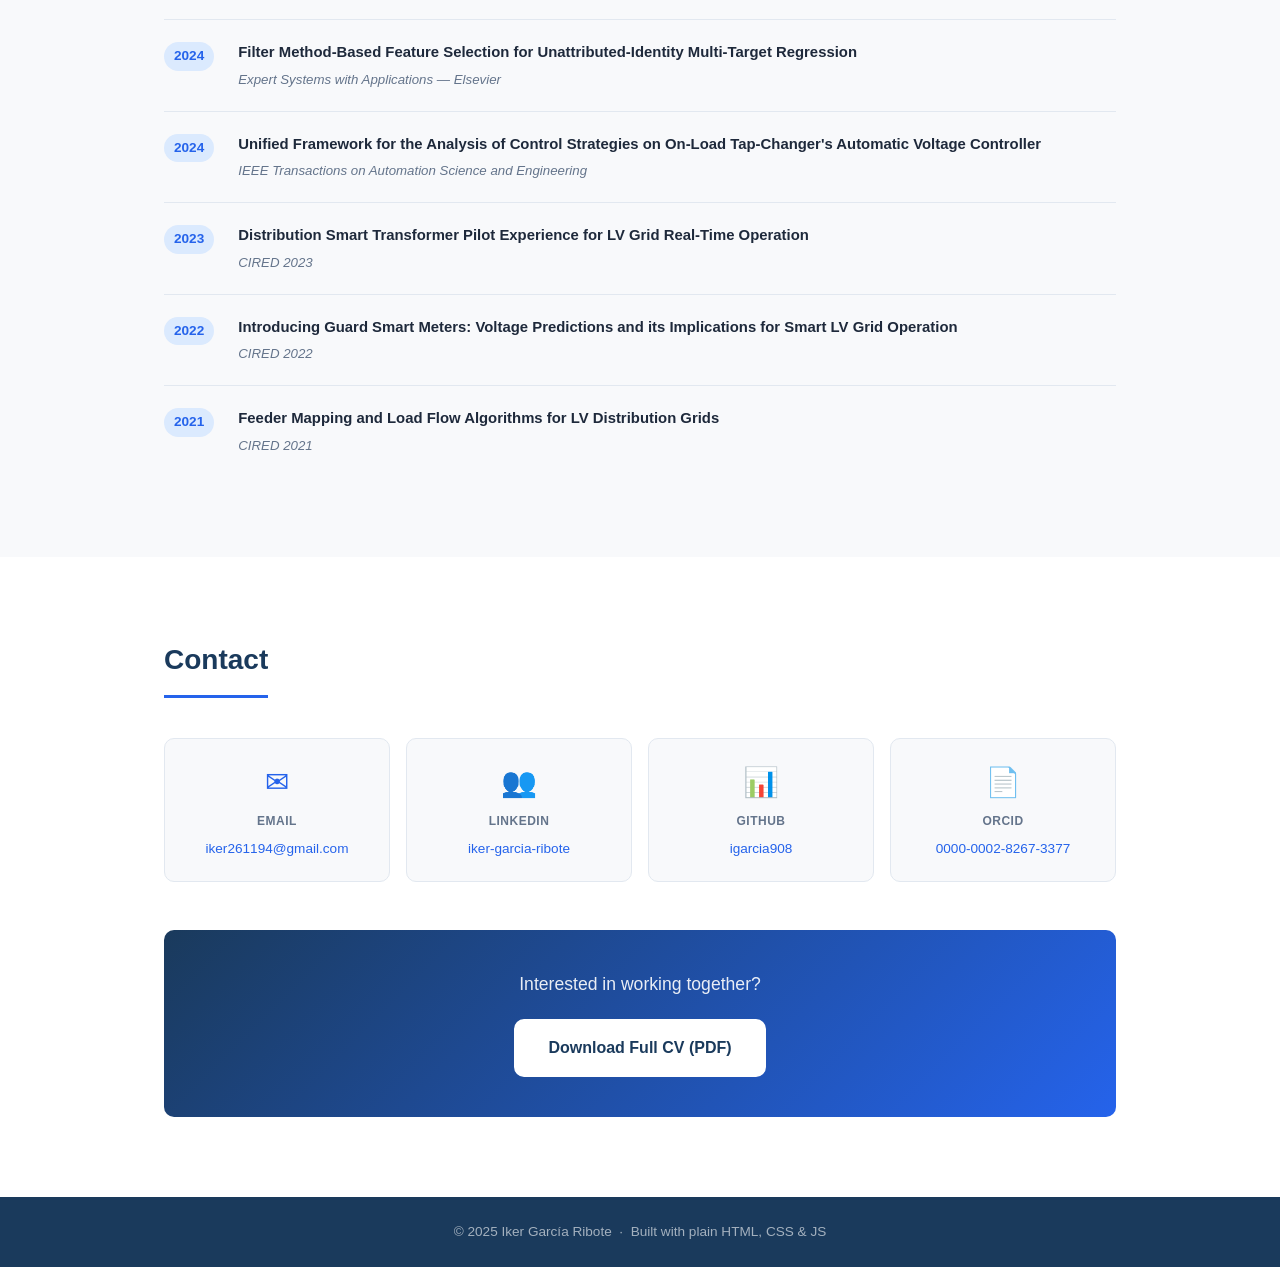
==== commit 03a913b9: "Update PhD to Computer Science and include updated CV PDF Corrected degree title from "PhD in Comput" ====
--- a/index.html
+++ b/index.html
@@ -69,8 +69,8 @@
             engineering will be driven by developers who can collaborate effectively with AI systems.
           </p>
           <p>
-            Alongside my industry work, I am pursuing a <strong>PhD in Computer Engineering</strong>
-            (major: Artificial Intelligence) at the University of the Basque Country (UPV/EHU), with
+            Alongside my industry work, I hold a <strong>PhD in Computer Science</strong>
+            from the University of the Basque Country (UPV/EHU), with
             publications in top-tier journals including Elsevier and IEEE.
           </p>
         </div>
@@ -169,8 +169,7 @@
         <div class="edu-card">
           <div class="edu-icon">&#127891;</div>
           <div class="edu-body">
-            <h3>PhD in Computer Engineering</h3>
-            <p class="edu-major">Major: Artificial Intelligence</p>
+            <h3>PhD in Computer Science</h3>
             <p class="edu-school">University of the Basque Country (UPV/EHU)</p>
             <span class="edu-period">2020 — Present &nbsp;·&nbsp; San Sebastián, Spain</span>
           </div>
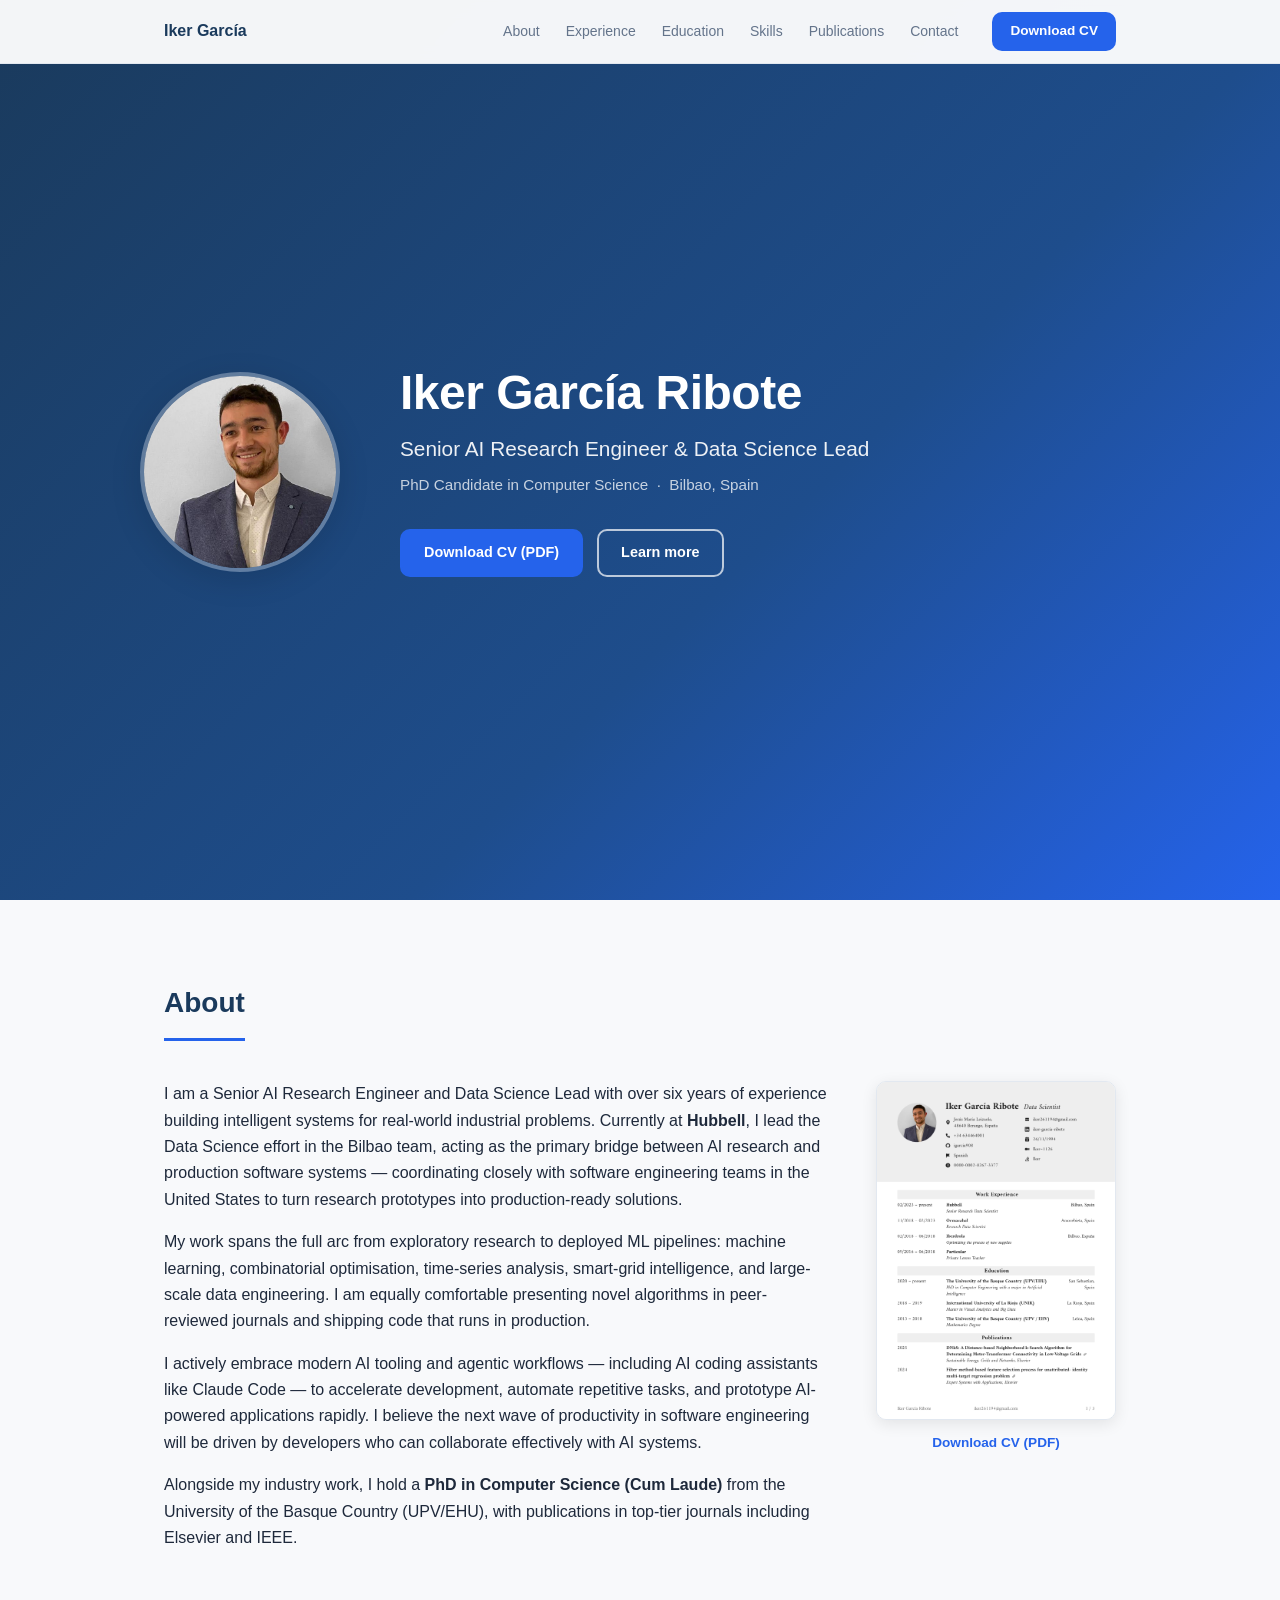
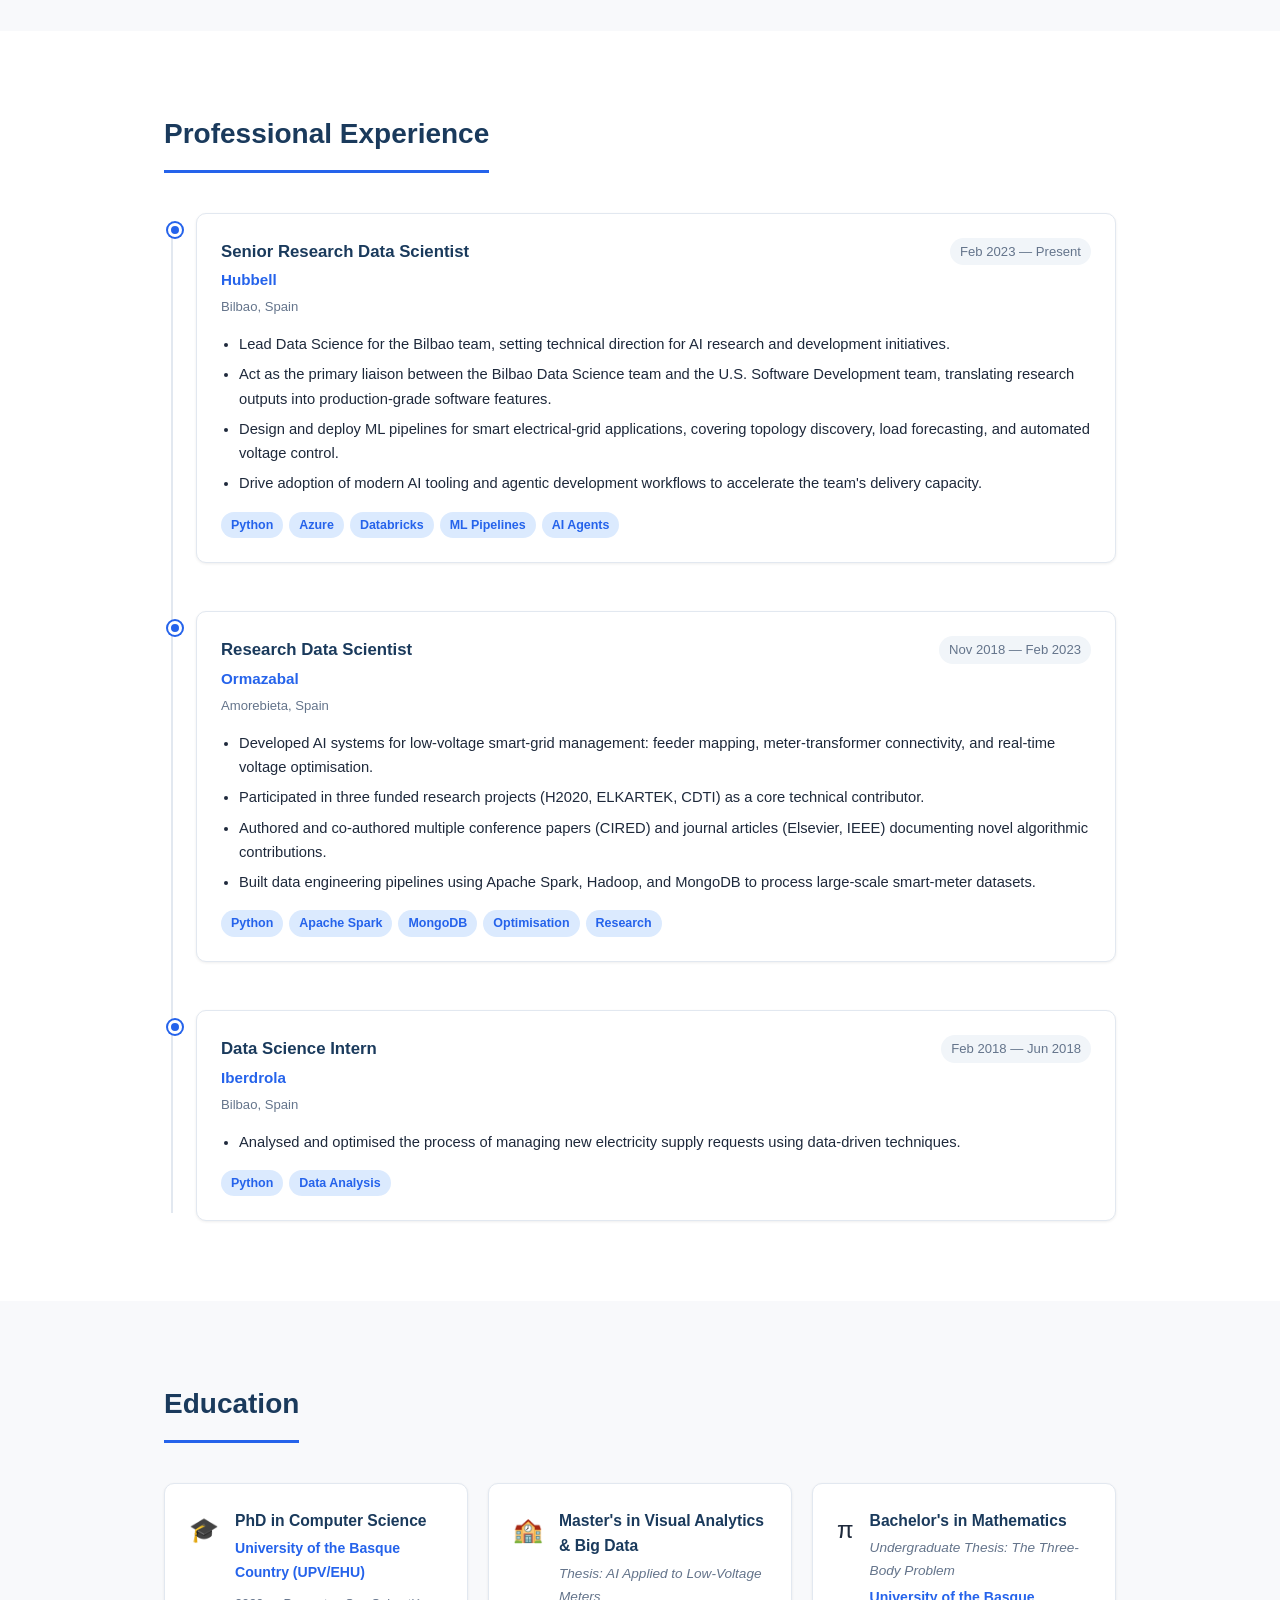
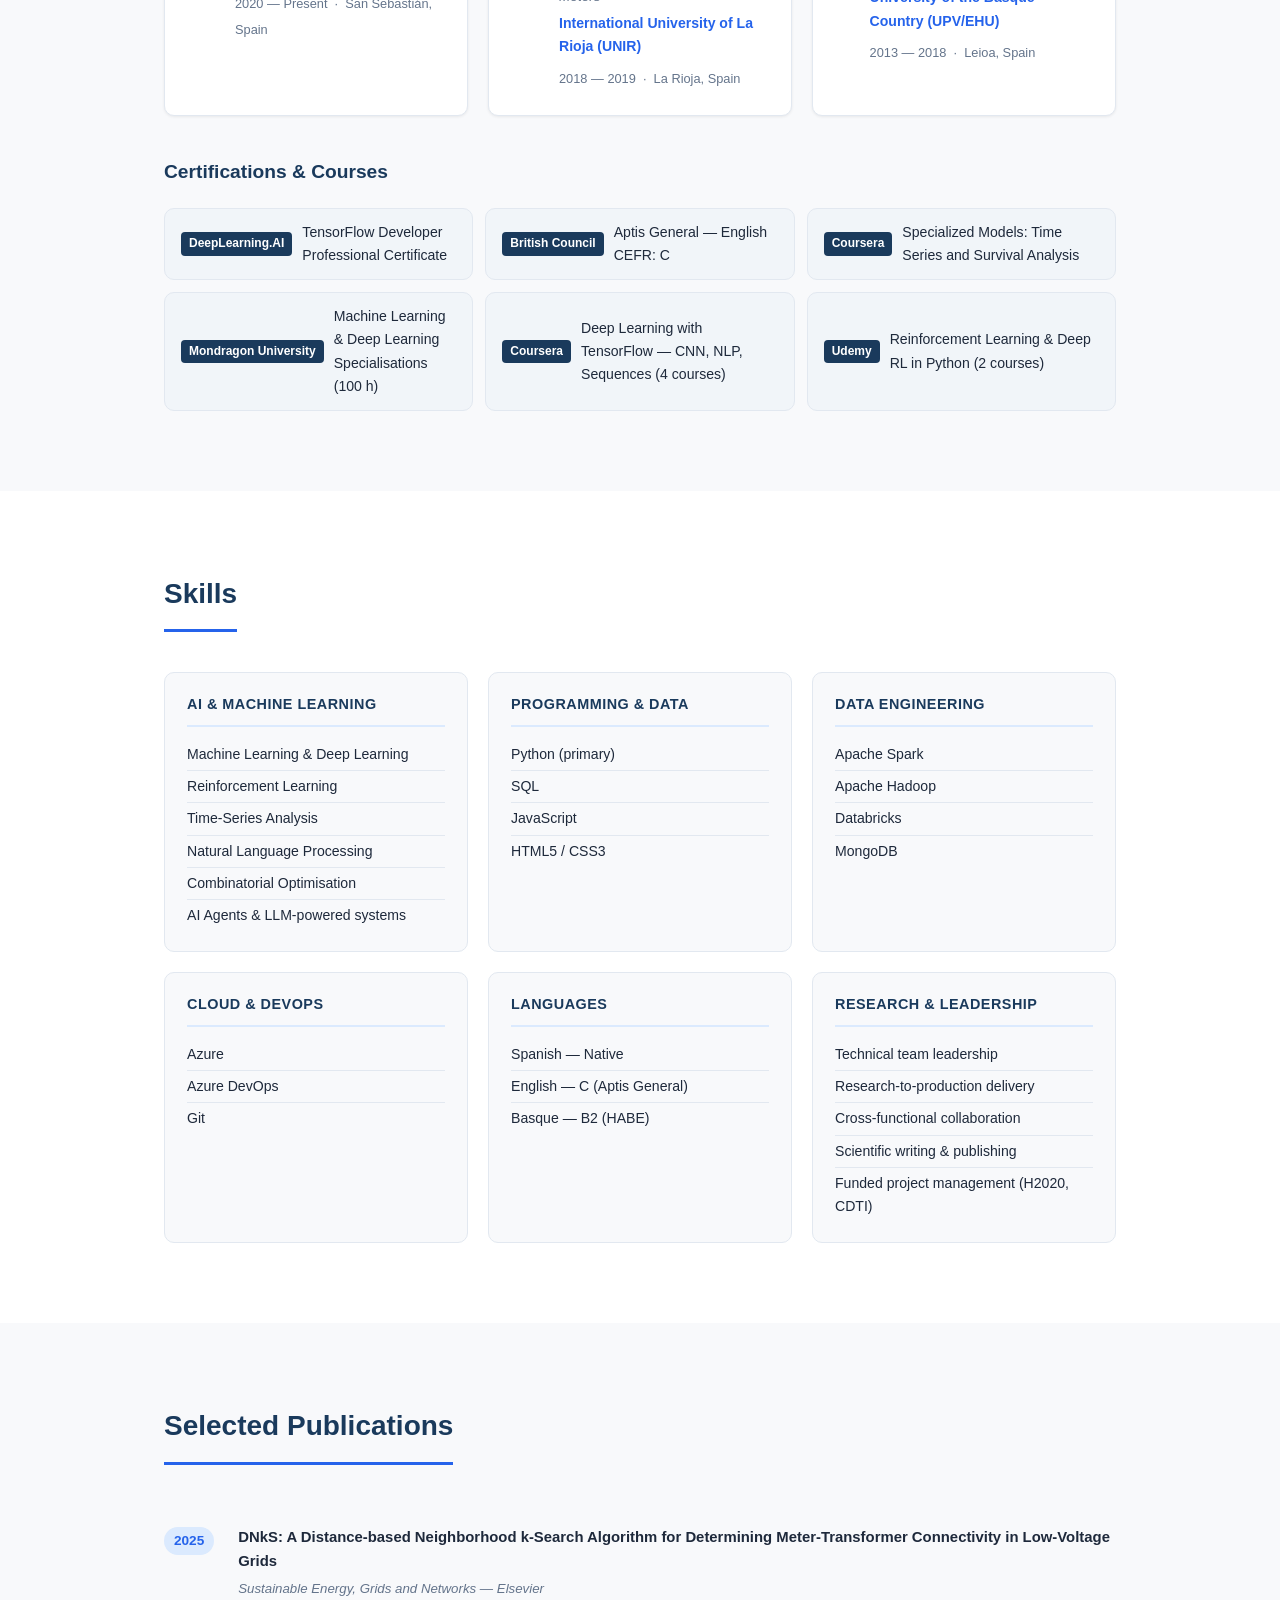
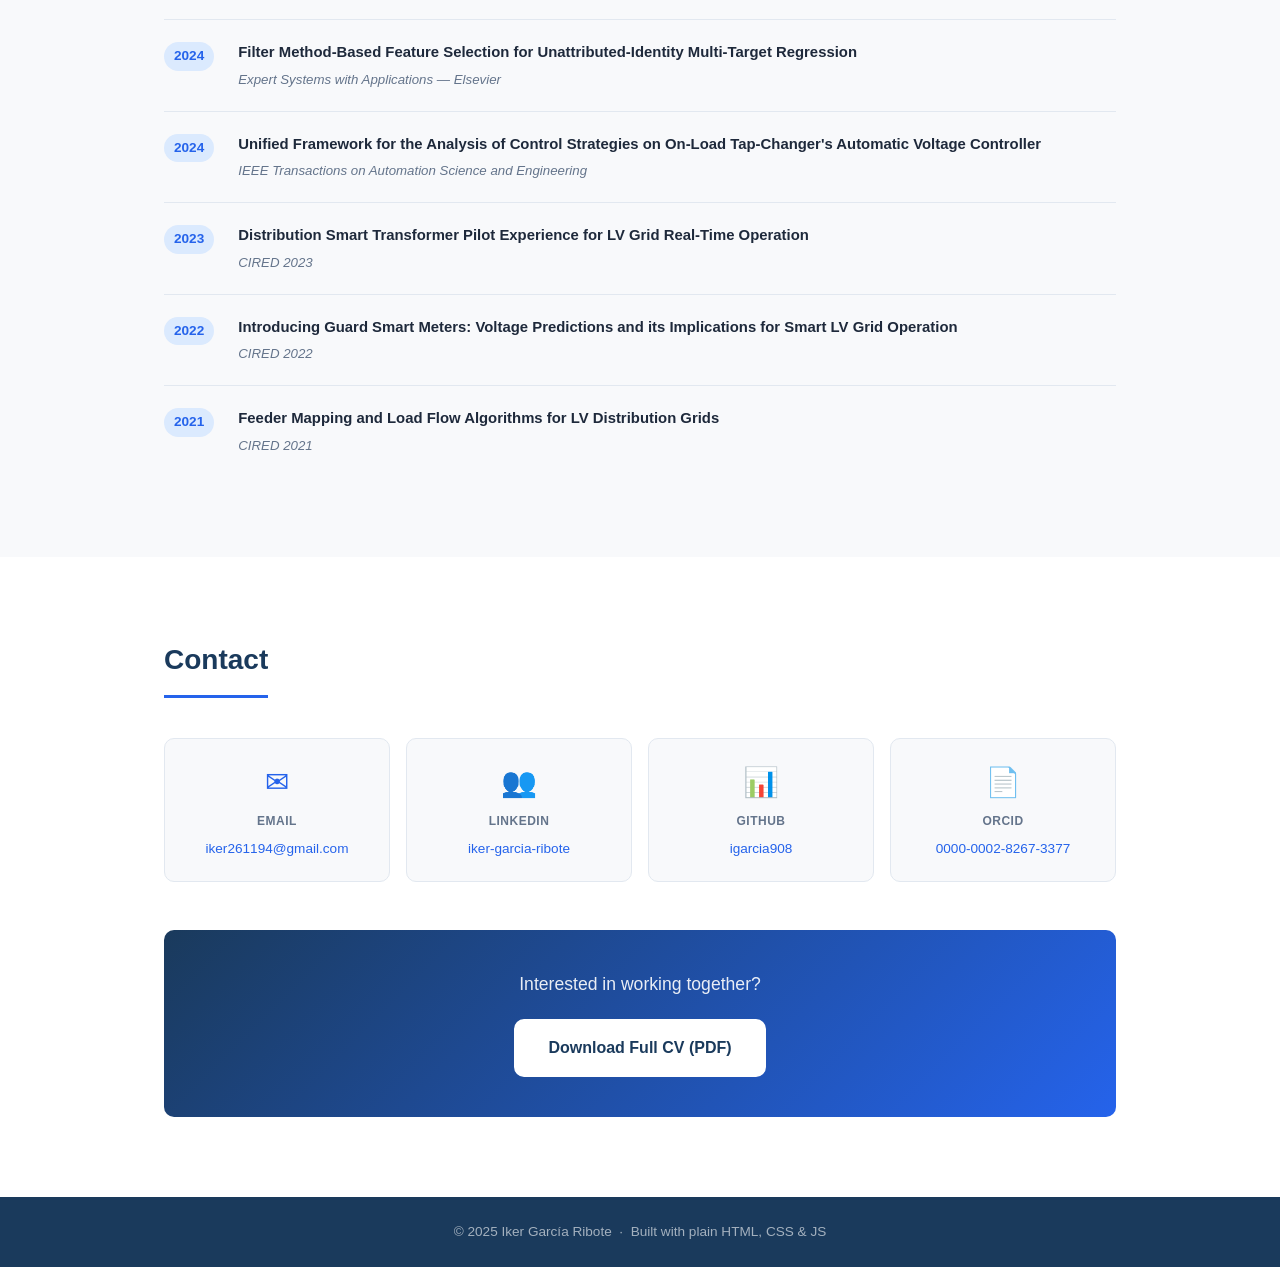
==== commit 4c4794a2: "Add Cum Laude distinction and fix Mathematics degree icon Added "Cum Laude" to PhD mention in About " ====
--- a/index.html
+++ b/index.html
@@ -69,7 +69,7 @@
             engineering will be driven by developers who can collaborate effectively with AI systems.
           </p>
           <p>
-            Alongside my industry work, I hold a <strong>PhD in Computer Science</strong>
+            Alongside my industry work, I hold a <strong>PhD in Computer Science (Cum Laude)</strong>
             from the University of the Basque Country (UPV/EHU), with
             publications in top-tier journals including Elsevier and IEEE.
           </p>
@@ -186,7 +186,7 @@
         </div>
 
         <div class="edu-card">
-          <div class="edu-icon">&#10006;</div>
+          <div class="edu-icon">&#960;</div>
           <div class="edu-body">
             <h3>Bachelor's in Mathematics</h3>
             <p class="edu-major">Undergraduate Thesis: The Three-Body Problem</p>
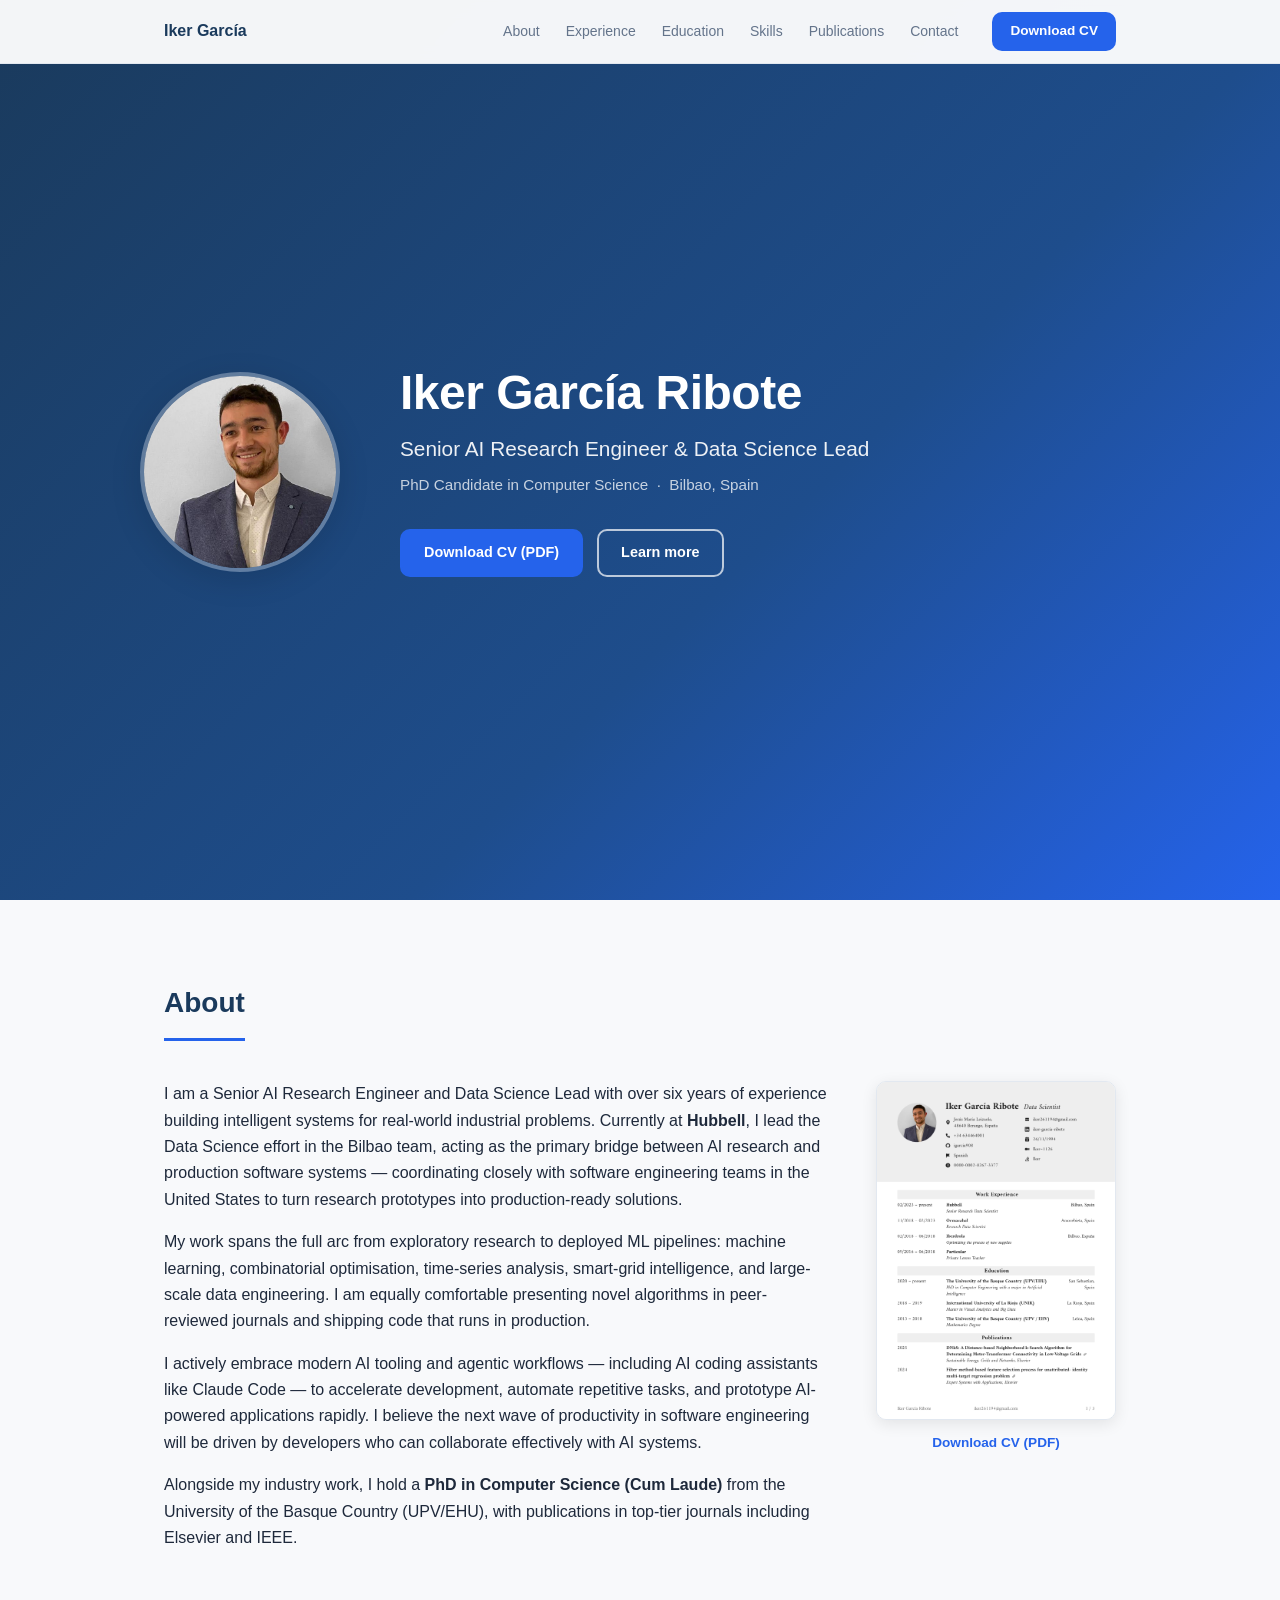
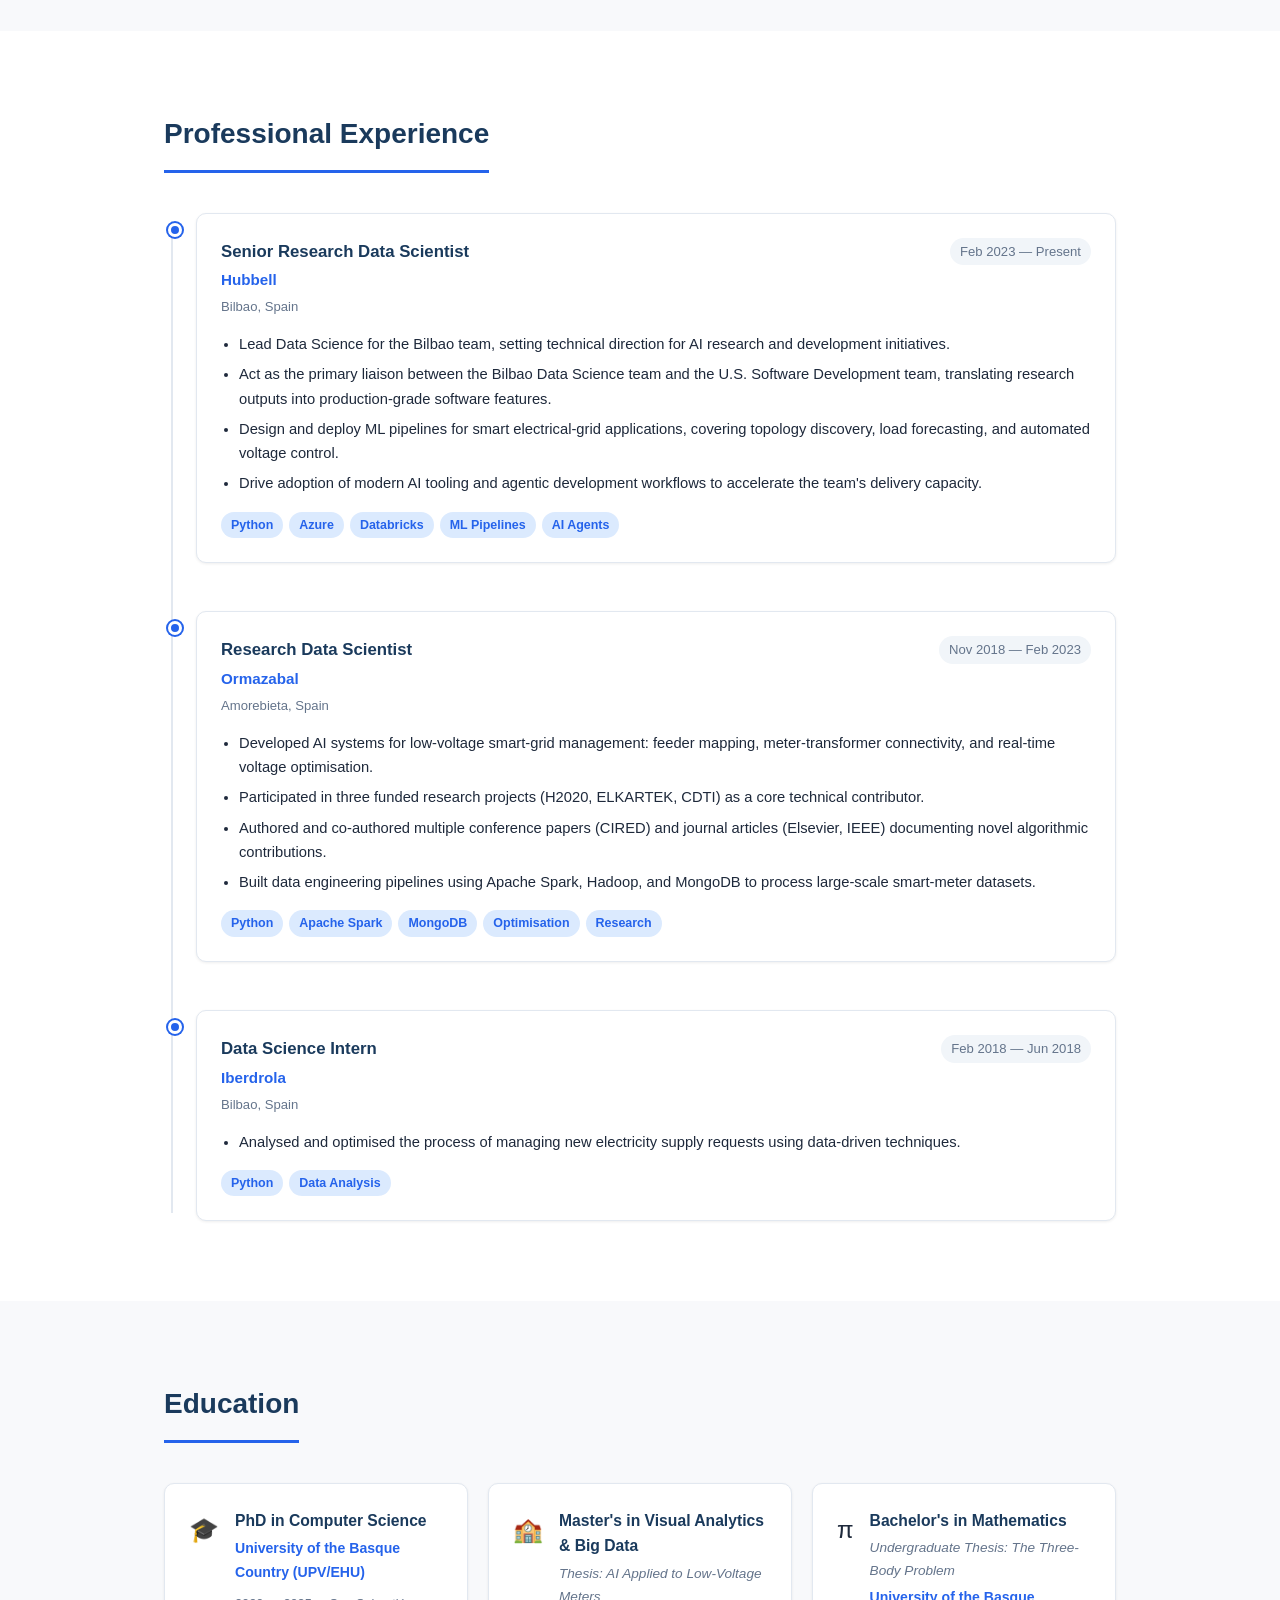
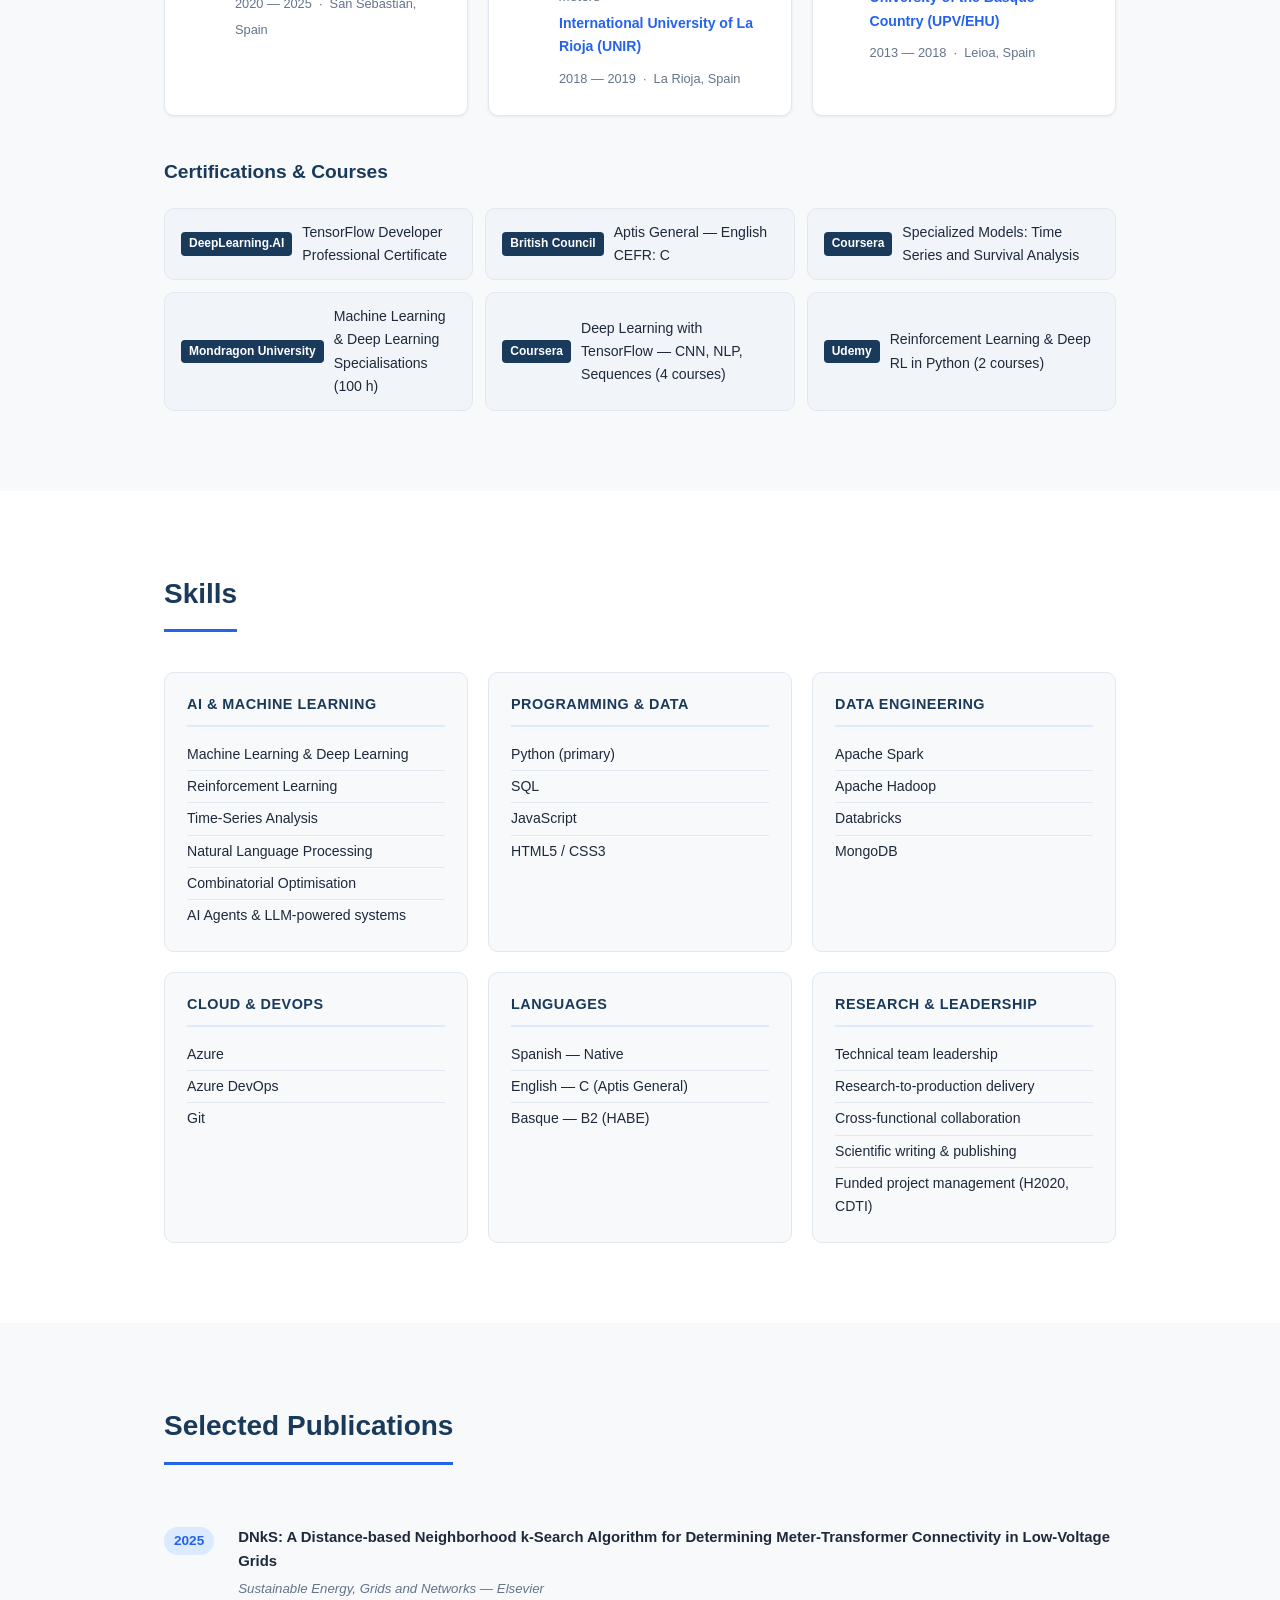
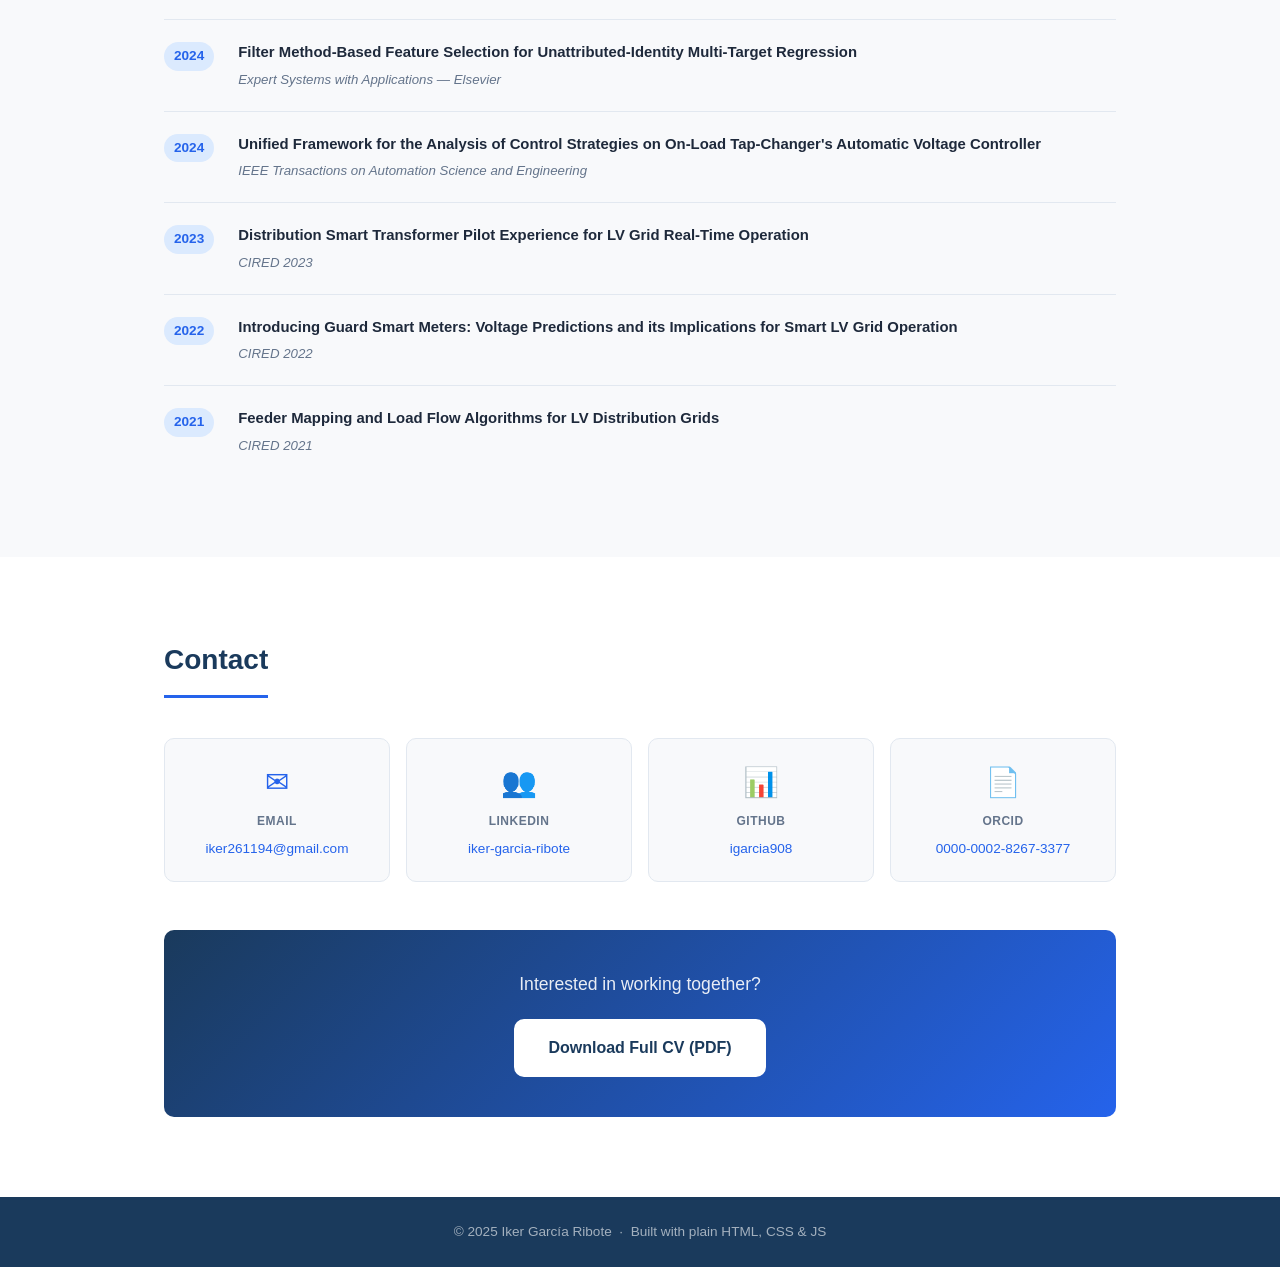
==== commit 3919c49b: "update with correct date for PhD" ====
--- a/index.html
+++ b/index.html
@@ -171,7 +171,7 @@
           <div class="edu-body">
             <h3>PhD in Computer Science</h3>
             <p class="edu-school">University of the Basque Country (UPV/EHU)</p>
-            <span class="edu-period">2020 — Present &nbsp;·&nbsp; San Sebastián, Spain</span>
+            <span class="edu-period">2020 — 2025 &nbsp;·&nbsp; San Sebastián, Spain</span>
           </div>
         </div>
 
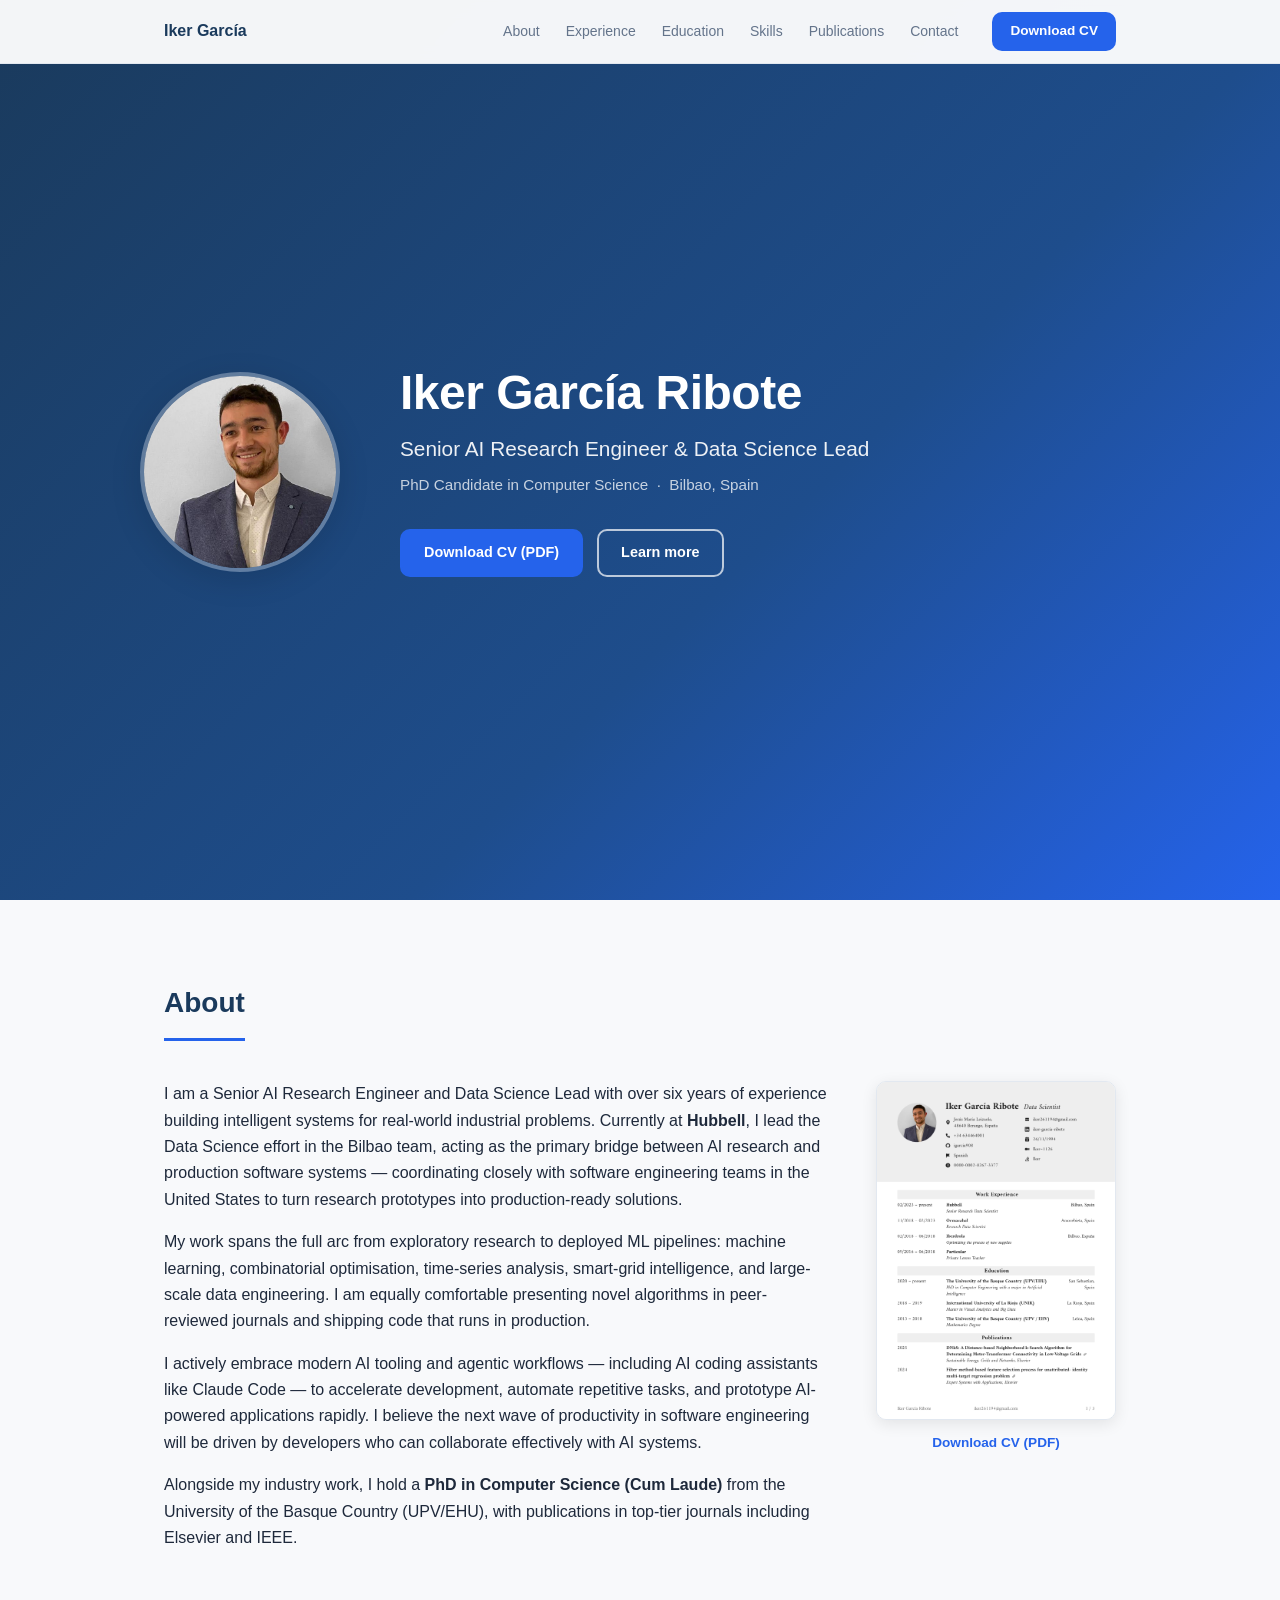
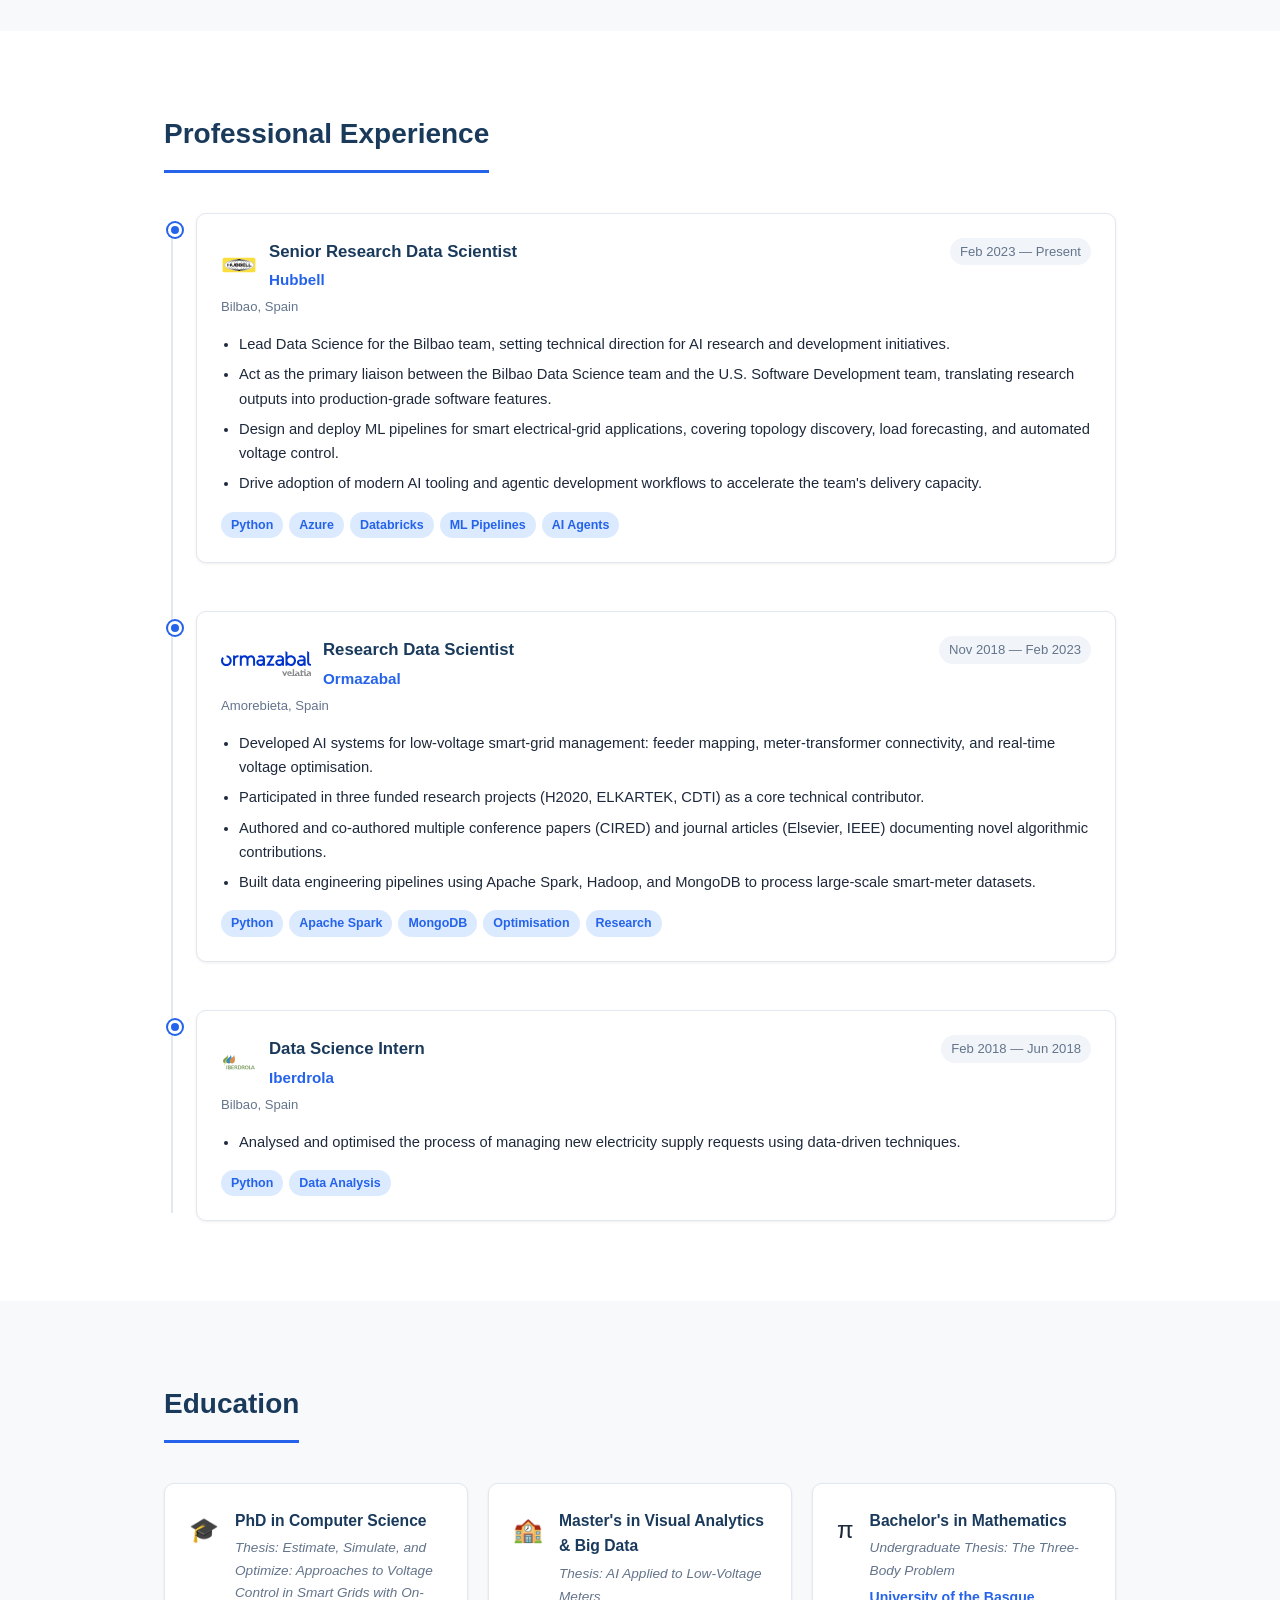
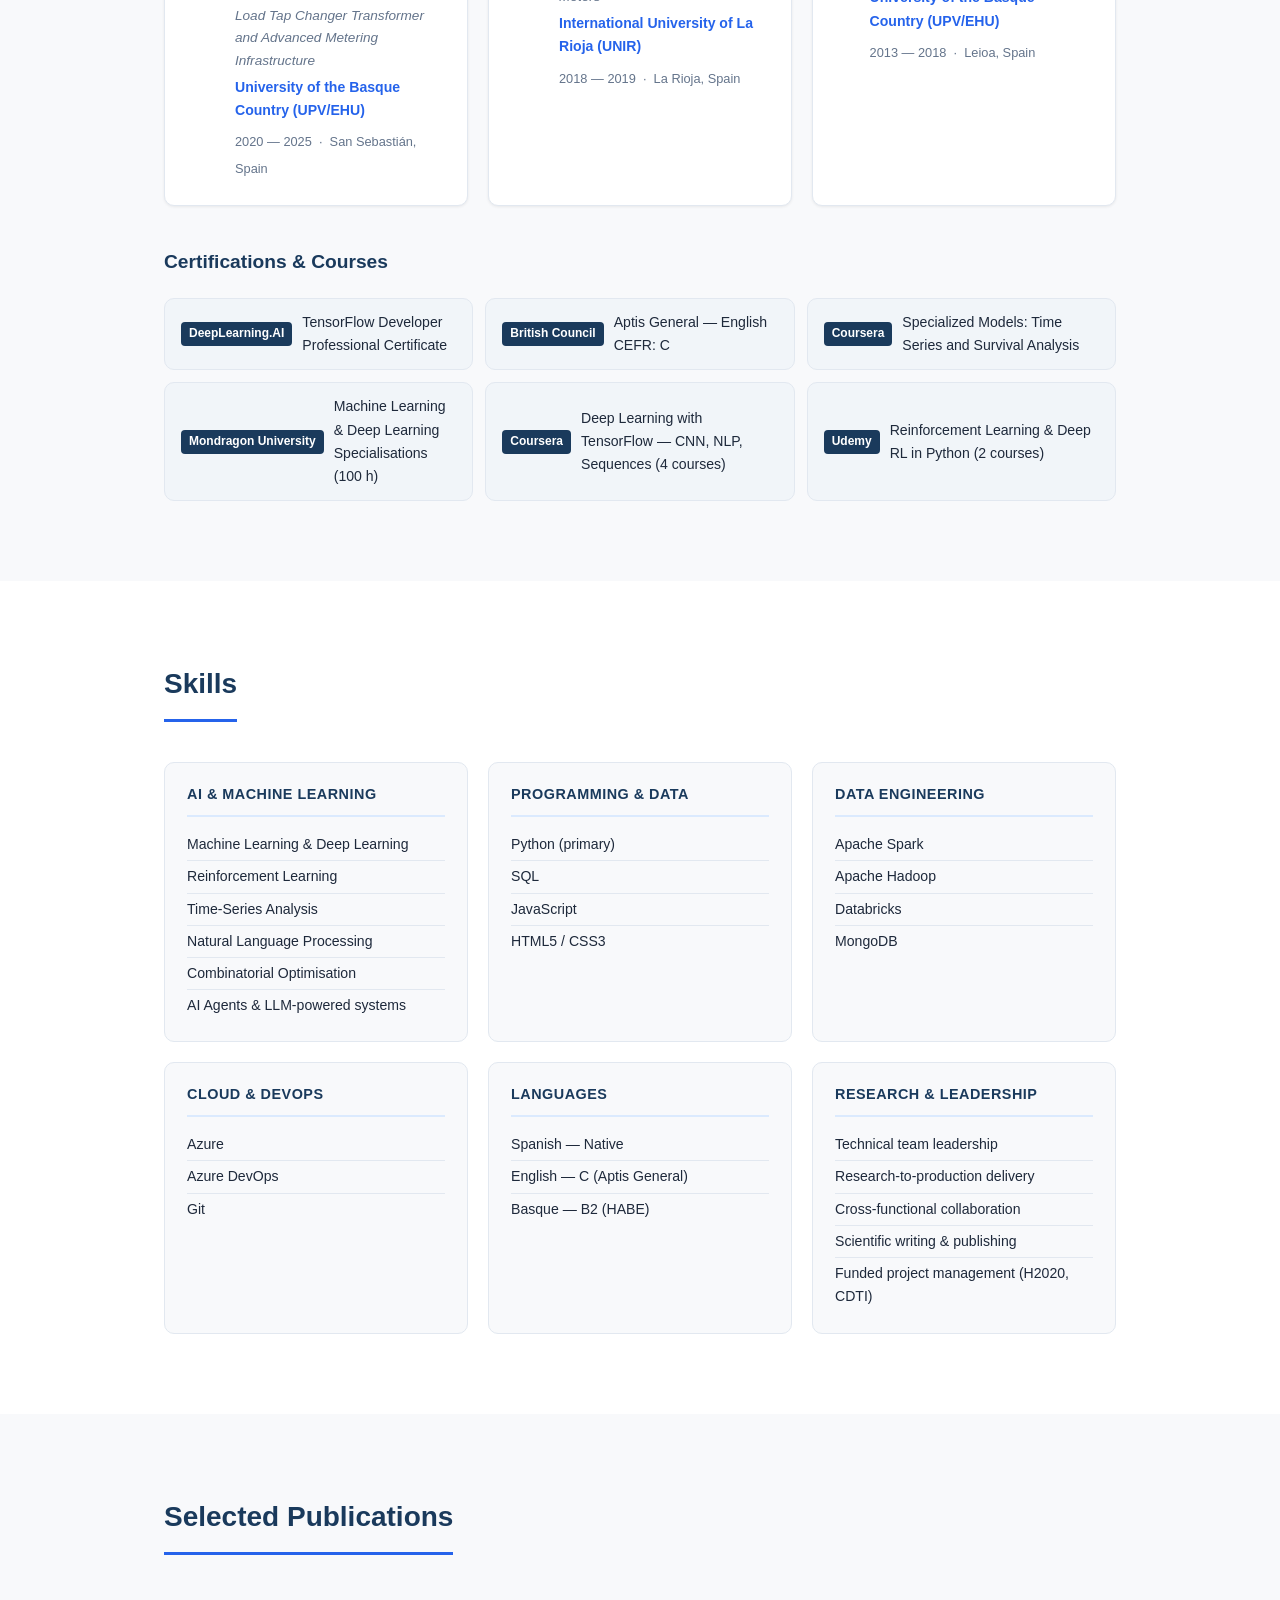
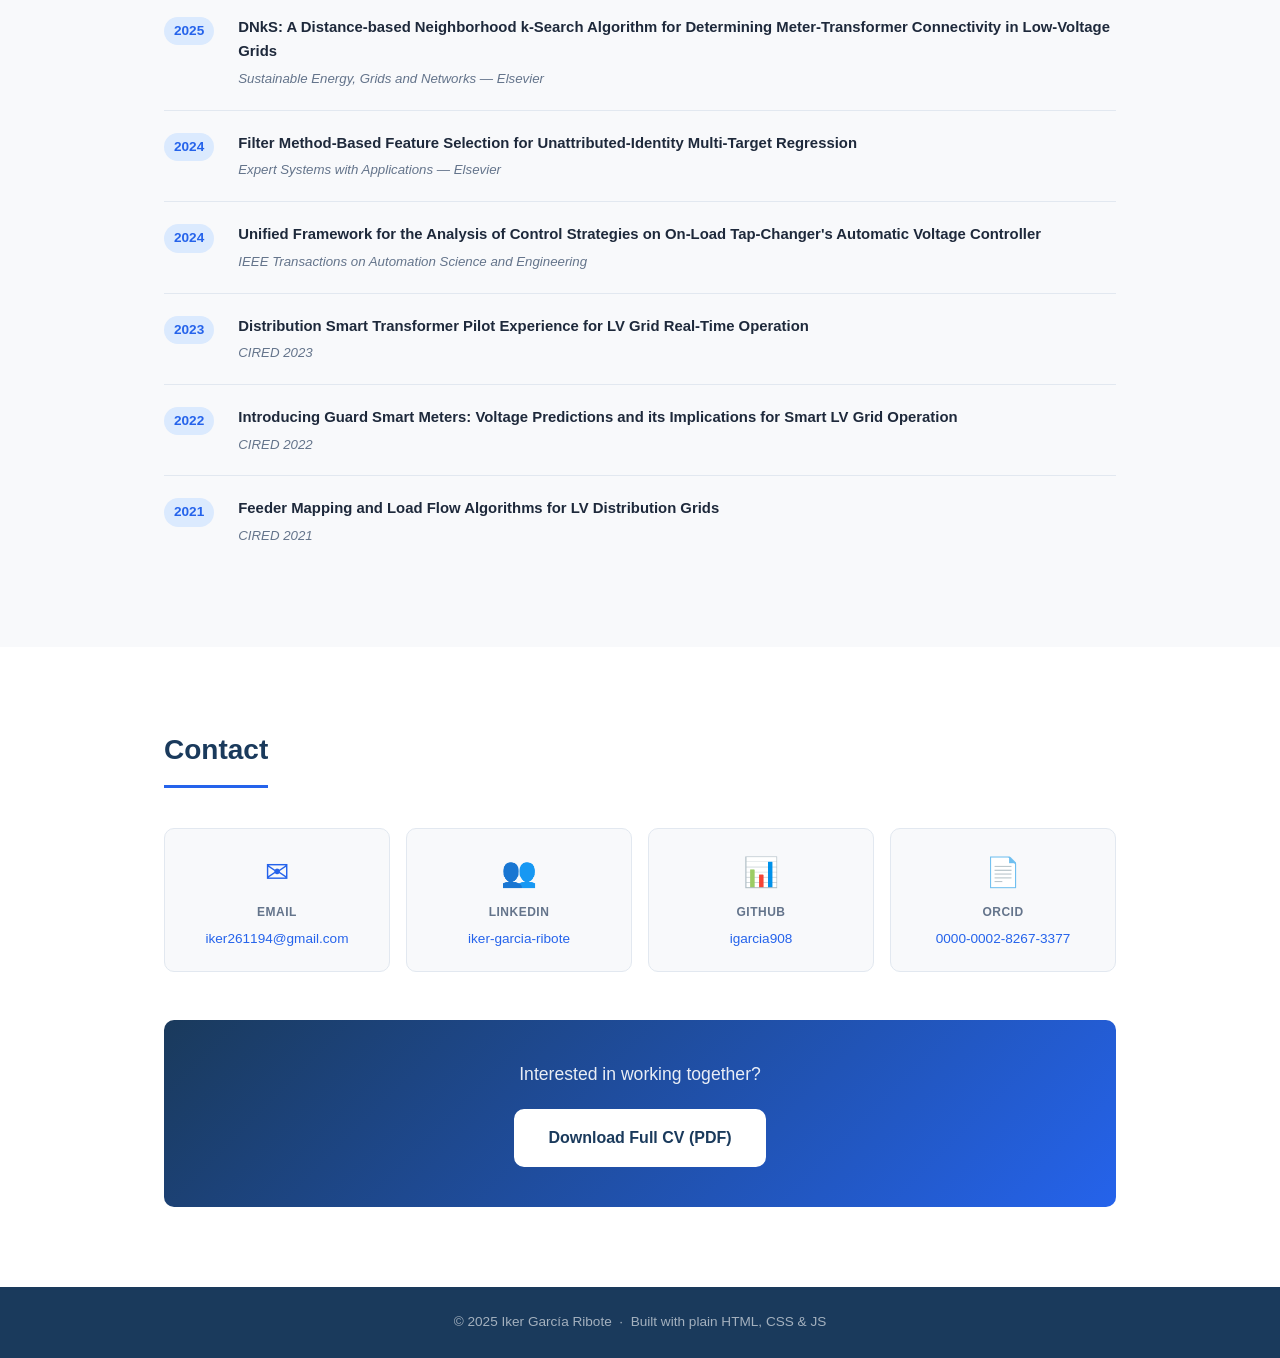
==== commit 3f231ff4: "Add company logos, PhD thesis title, and updated CV PDF - Add logos for Hubbell, Ormazabal, and Iber" ====
--- a/index.html
+++ b/index.html
@@ -94,9 +94,12 @@
           <div class="timeline-marker"></div>
           <div class="timeline-content">
             <div class="timeline-header">
-              <div>
-                <h3>Senior Research Data Scientist</h3>
-                <span class="company">Hubbell</span>
+              <div class="timeline-title">
+                <img src="images/logo-hubbell.svg" alt="Hubbell" class="company-logo" />
+                <div>
+                  <h3>Senior Research Data Scientist</h3>
+                  <span class="company">Hubbell</span>
+                </div>
               </div>
               <span class="period">Feb 2023 — Present</span>
             </div>
@@ -117,9 +120,12 @@
           <div class="timeline-marker"></div>
           <div class="timeline-content">
             <div class="timeline-header">
-              <div>
-                <h3>Research Data Scientist</h3>
-                <span class="company">Ormazabal</span>
+              <div class="timeline-title">
+                <img src="images/logo-ormazabal.svg" alt="Ormazabal" class="company-logo" />
+                <div>
+                  <h3>Research Data Scientist</h3>
+                  <span class="company">Ormazabal</span>
+                </div>
               </div>
               <span class="period">Nov 2018 — Feb 2023</span>
             </div>
@@ -140,9 +146,12 @@
           <div class="timeline-marker"></div>
           <div class="timeline-content">
             <div class="timeline-header">
-              <div>
-                <h3>Data Science Intern</h3>
-                <span class="company">Iberdrola</span>
+              <div class="timeline-title">
+                <img src="images/logo-iberdrola.svg" alt="Iberdrola" class="company-logo" />
+                <div>
+                  <h3>Data Science Intern</h3>
+                  <span class="company">Iberdrola</span>
+                </div>
               </div>
               <span class="period">Feb 2018 — Jun 2018</span>
             </div>
@@ -170,6 +179,7 @@
           <div class="edu-icon">&#127891;</div>
           <div class="edu-body">
             <h3>PhD in Computer Science</h3>
+            <p class="edu-major">Thesis: Estimate, Simulate, and Optimize: Approaches to Voltage Control in Smart Grids with On-Load Tap Changer Transformer and Advanced Metering Infrastructure</p>
             <p class="edu-school">University of the Basque Country (UPV/EHU)</p>
             <span class="edu-period">2020 — 2025 &nbsp;·&nbsp; San Sebastián, Spain</span>
           </div>
--- a/src/style.css
+++ b/src/style.css
@@ -391,6 +391,20 @@
   margin-bottom: 4px;
 }
 
+.timeline-title {
+  display: flex;
+  align-items: center;
+  gap: 12px;
+}
+
+.company-logo {
+  height: 36px;
+  width: auto;
+  max-width: 90px;
+  object-fit: contain;
+  flex-shrink: 0;
+}
+
 .timeline-header h3 {
   font-size: 1.05rem;
   font-weight: 700;
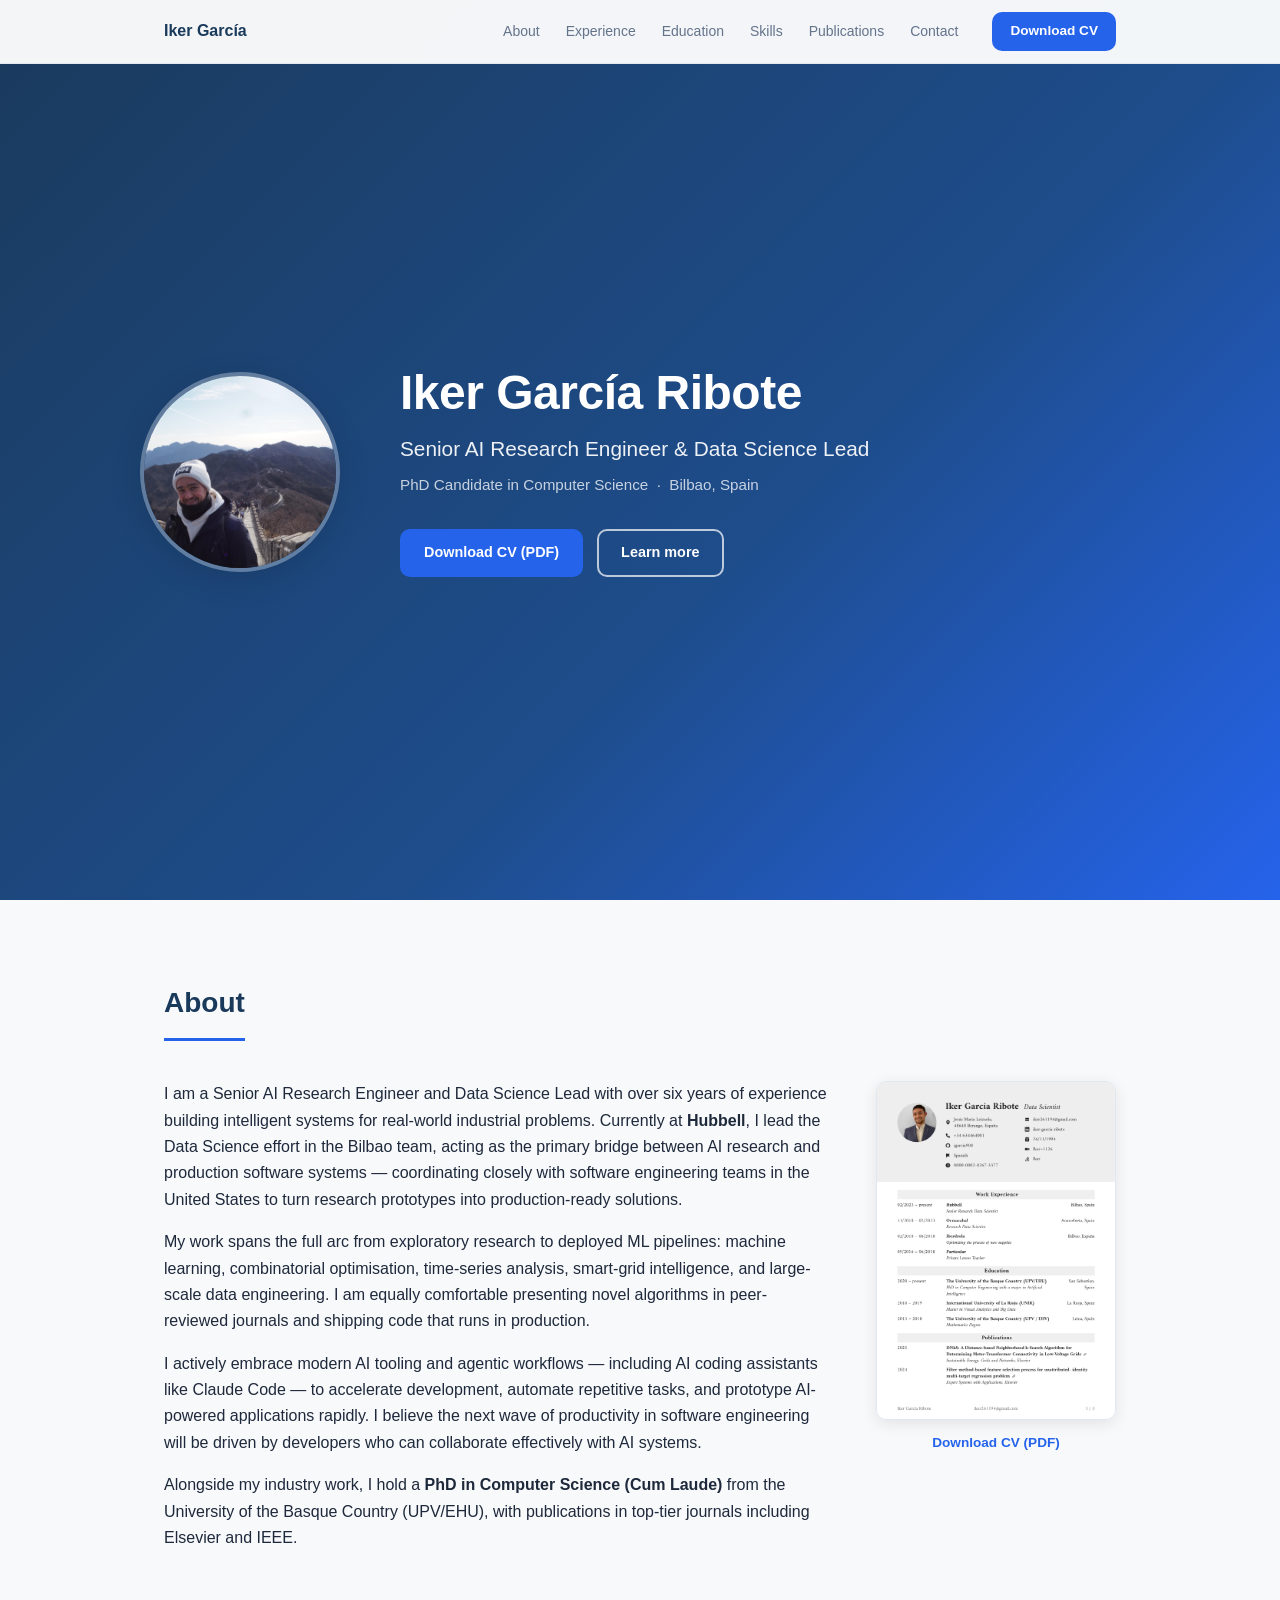
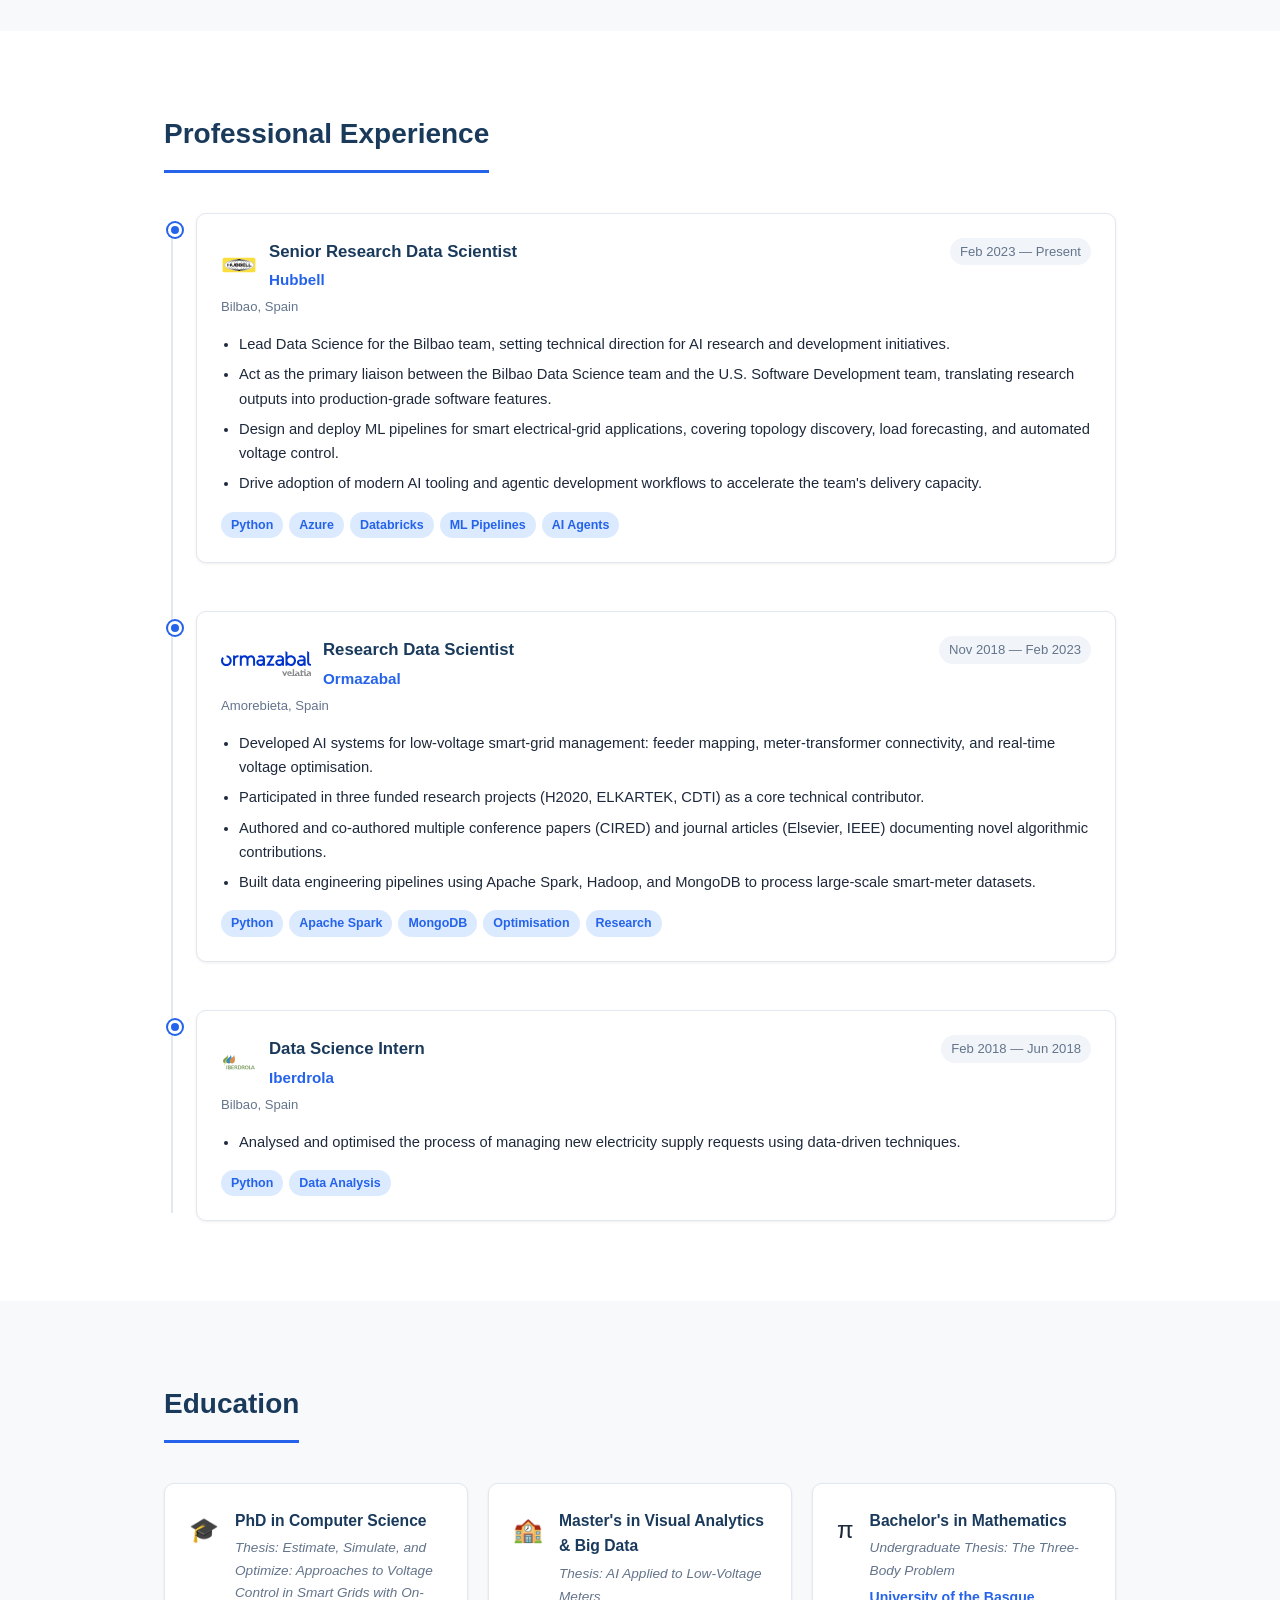
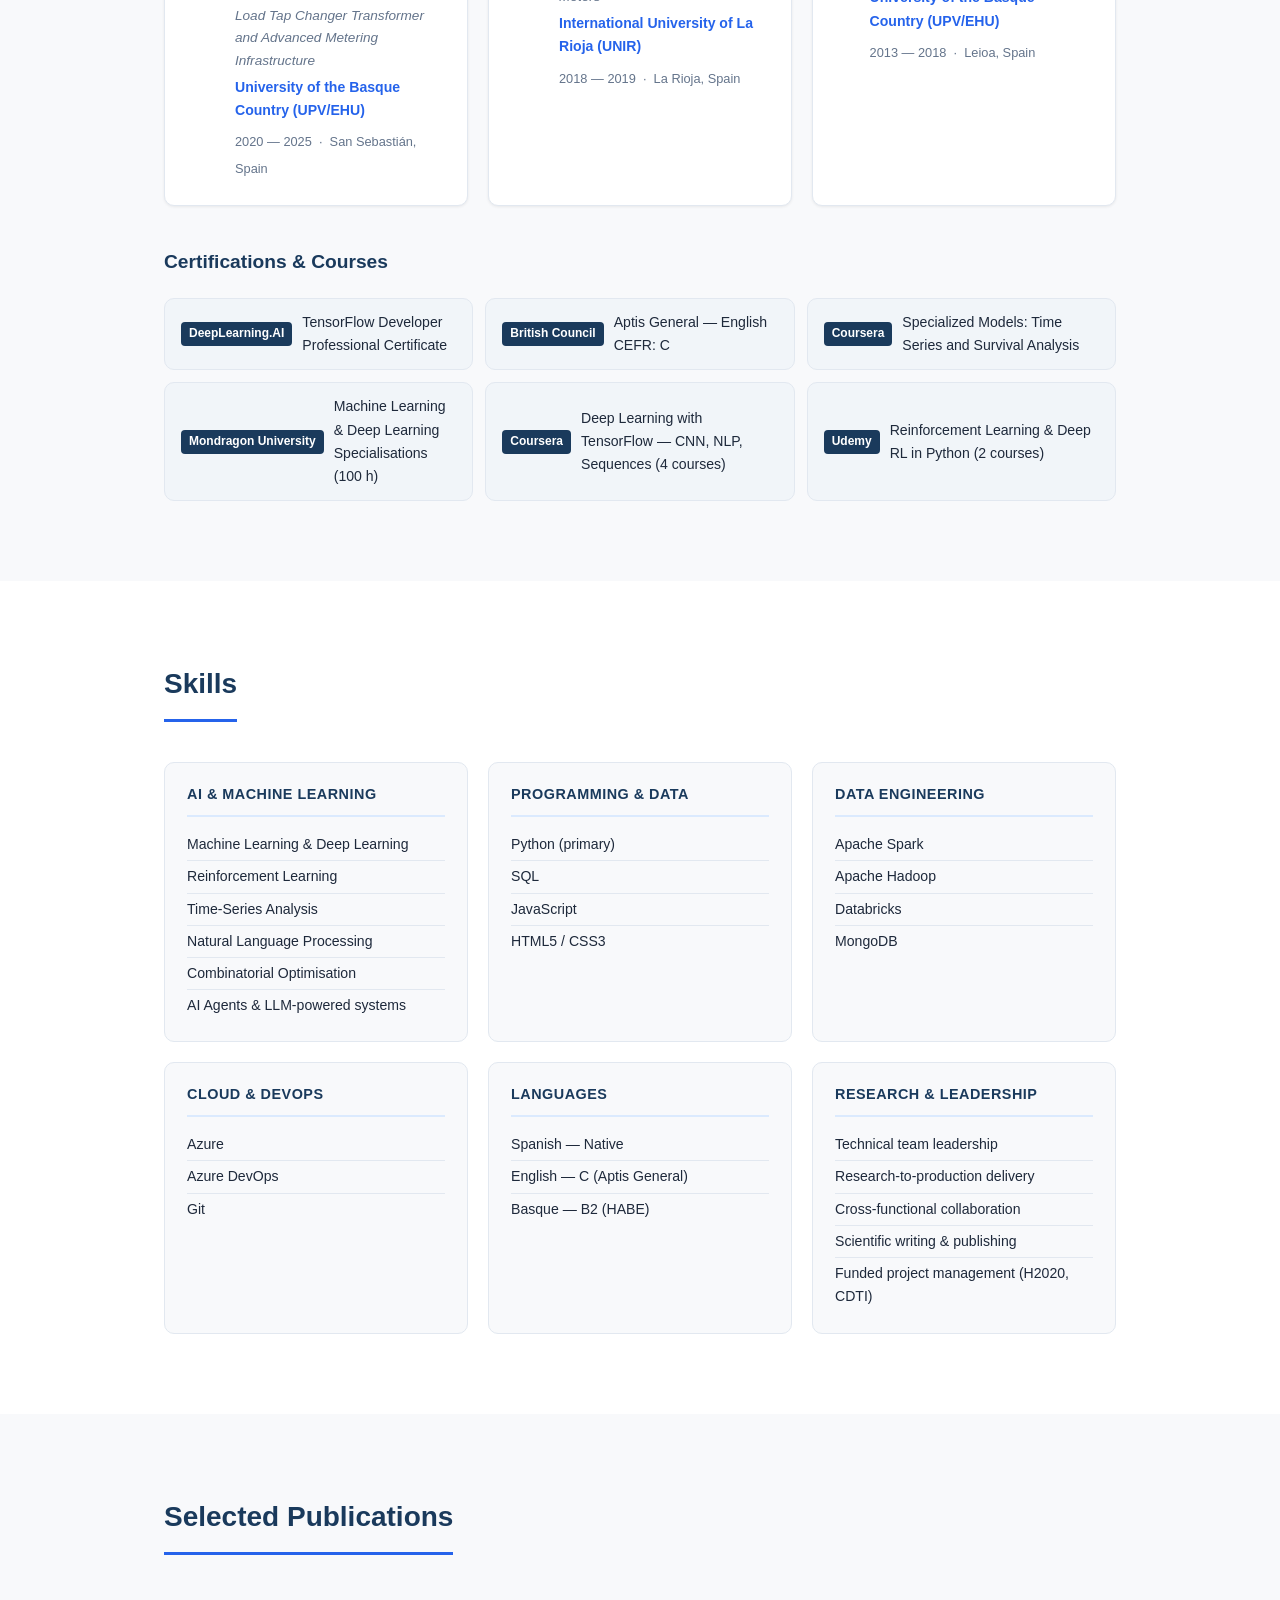
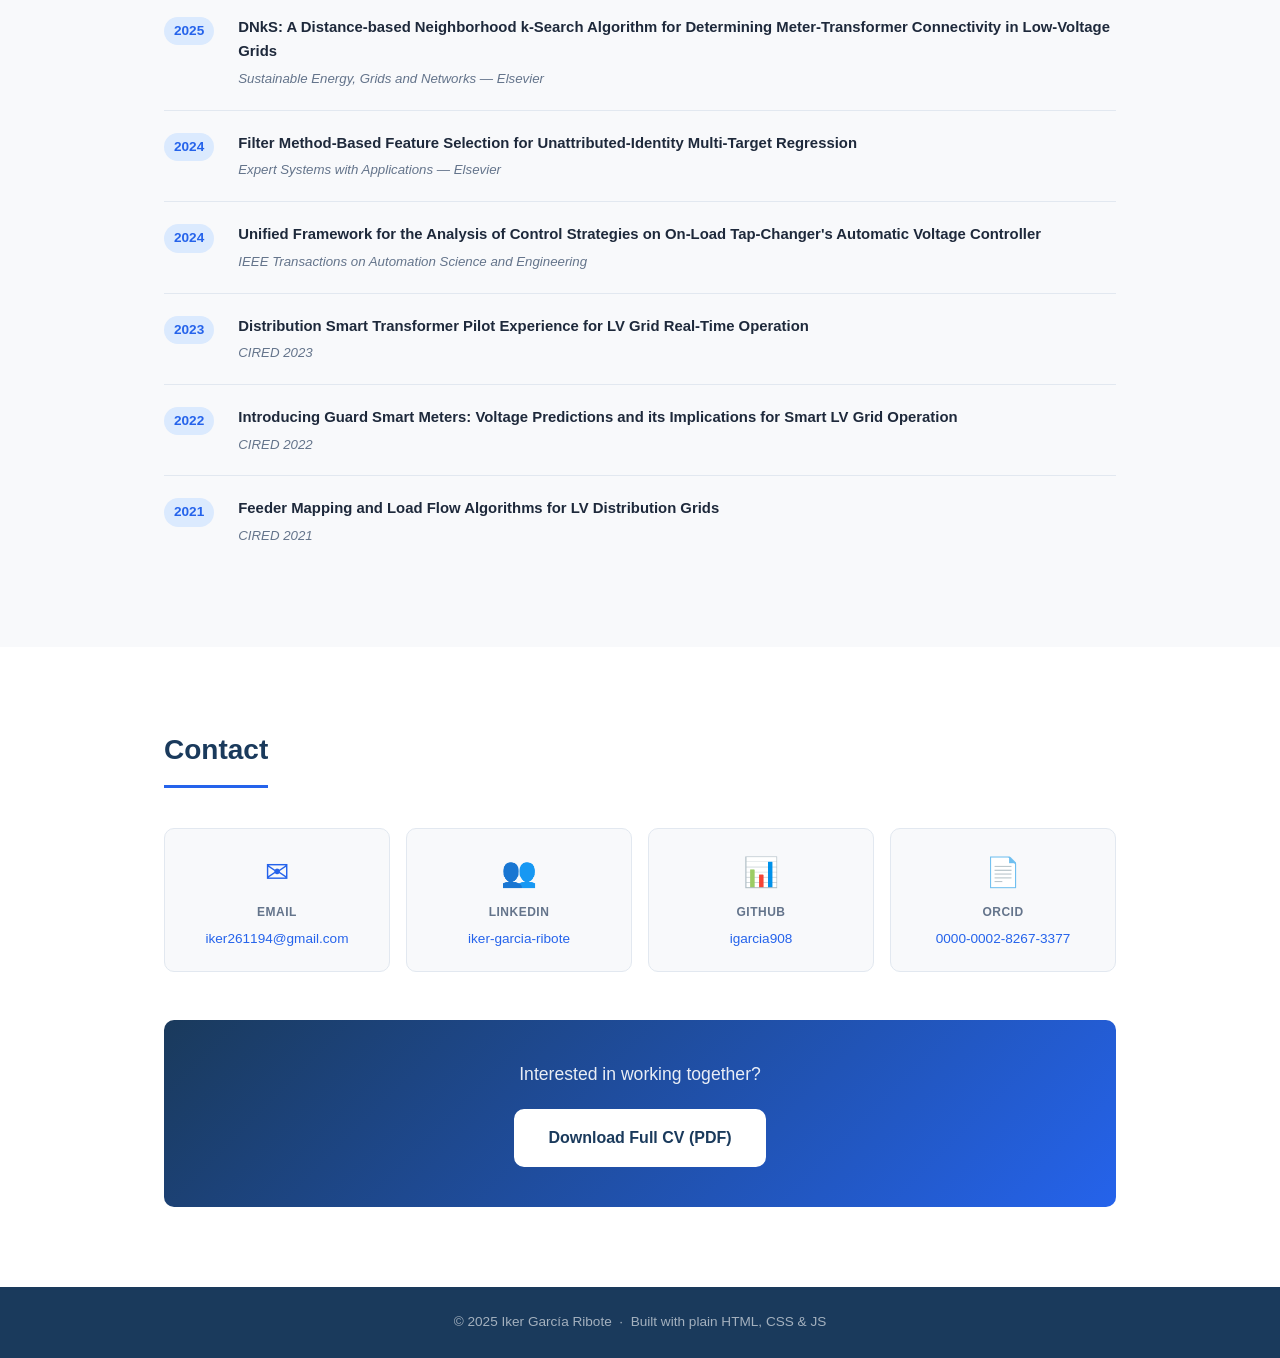
==== commit a7b3abbf: "new image hero subtitle" ====
--- a/index.html
+++ b/index.html
@@ -29,7 +29,7 @@
   <!-- Hero -->
   <header id="hero">
     <div class="hero-inner">
-      <img src="images/profile.jpg" alt="Iker García Ribote" class="profile-img" />
+      <img src="images/friendly-image.jpg" alt="Iker García Ribote" class="profile-img" />
       <div class="hero-text">
         <h1>Iker García Ribote</h1>
         <p class="hero-title">Senior AI Research Engineer &amp; Data Science Lead</p>
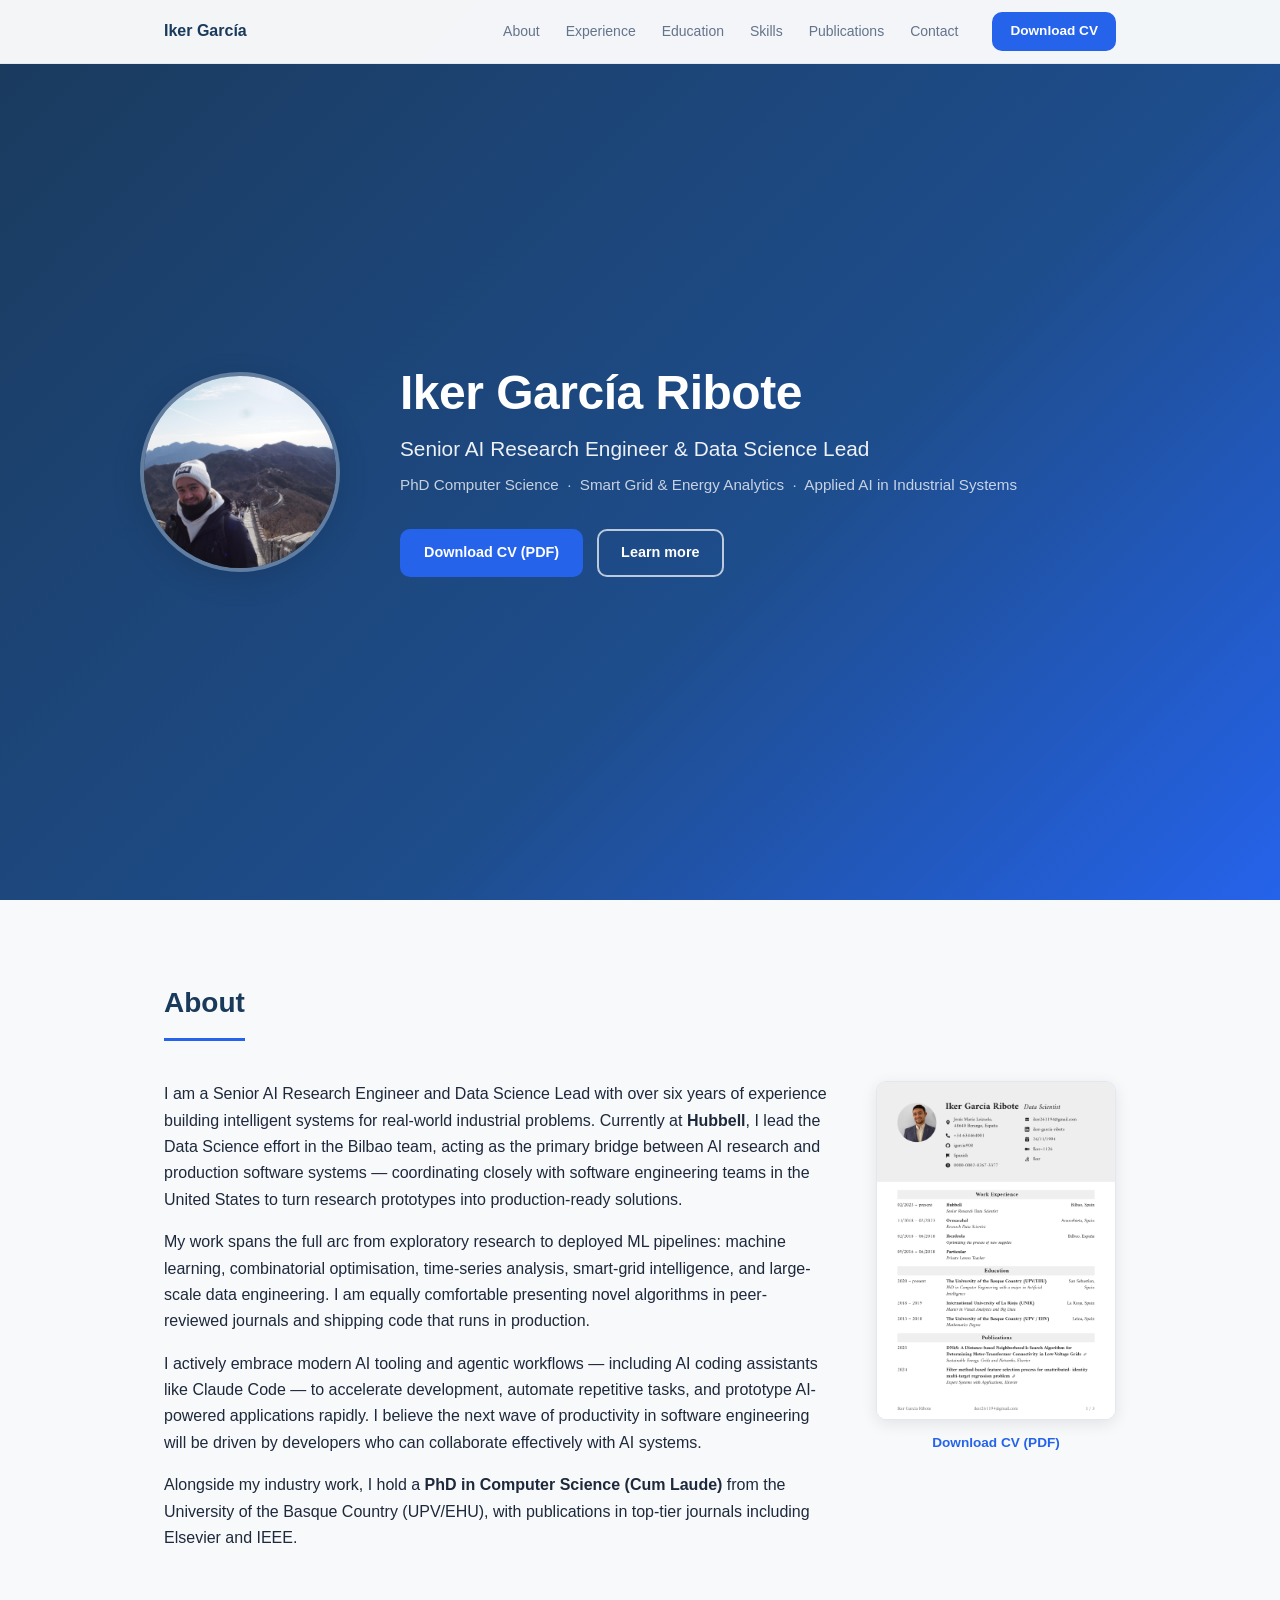
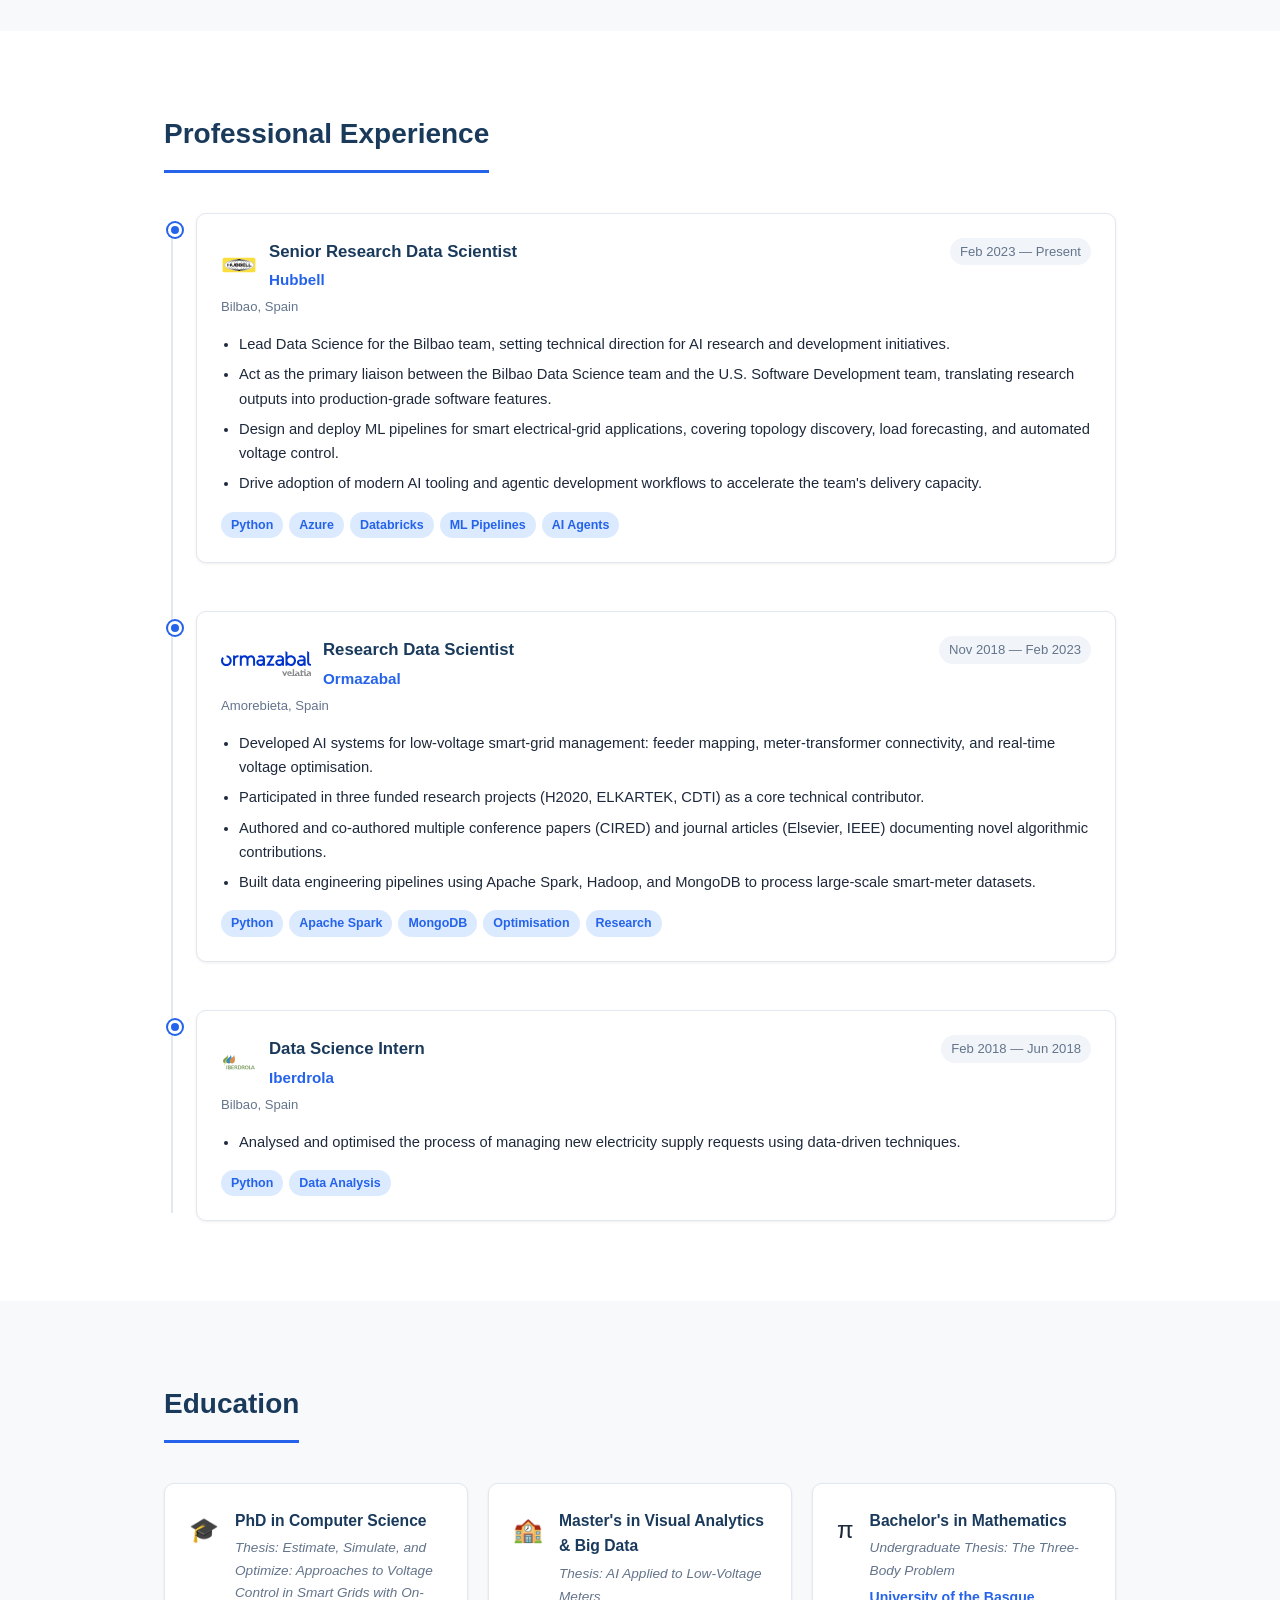
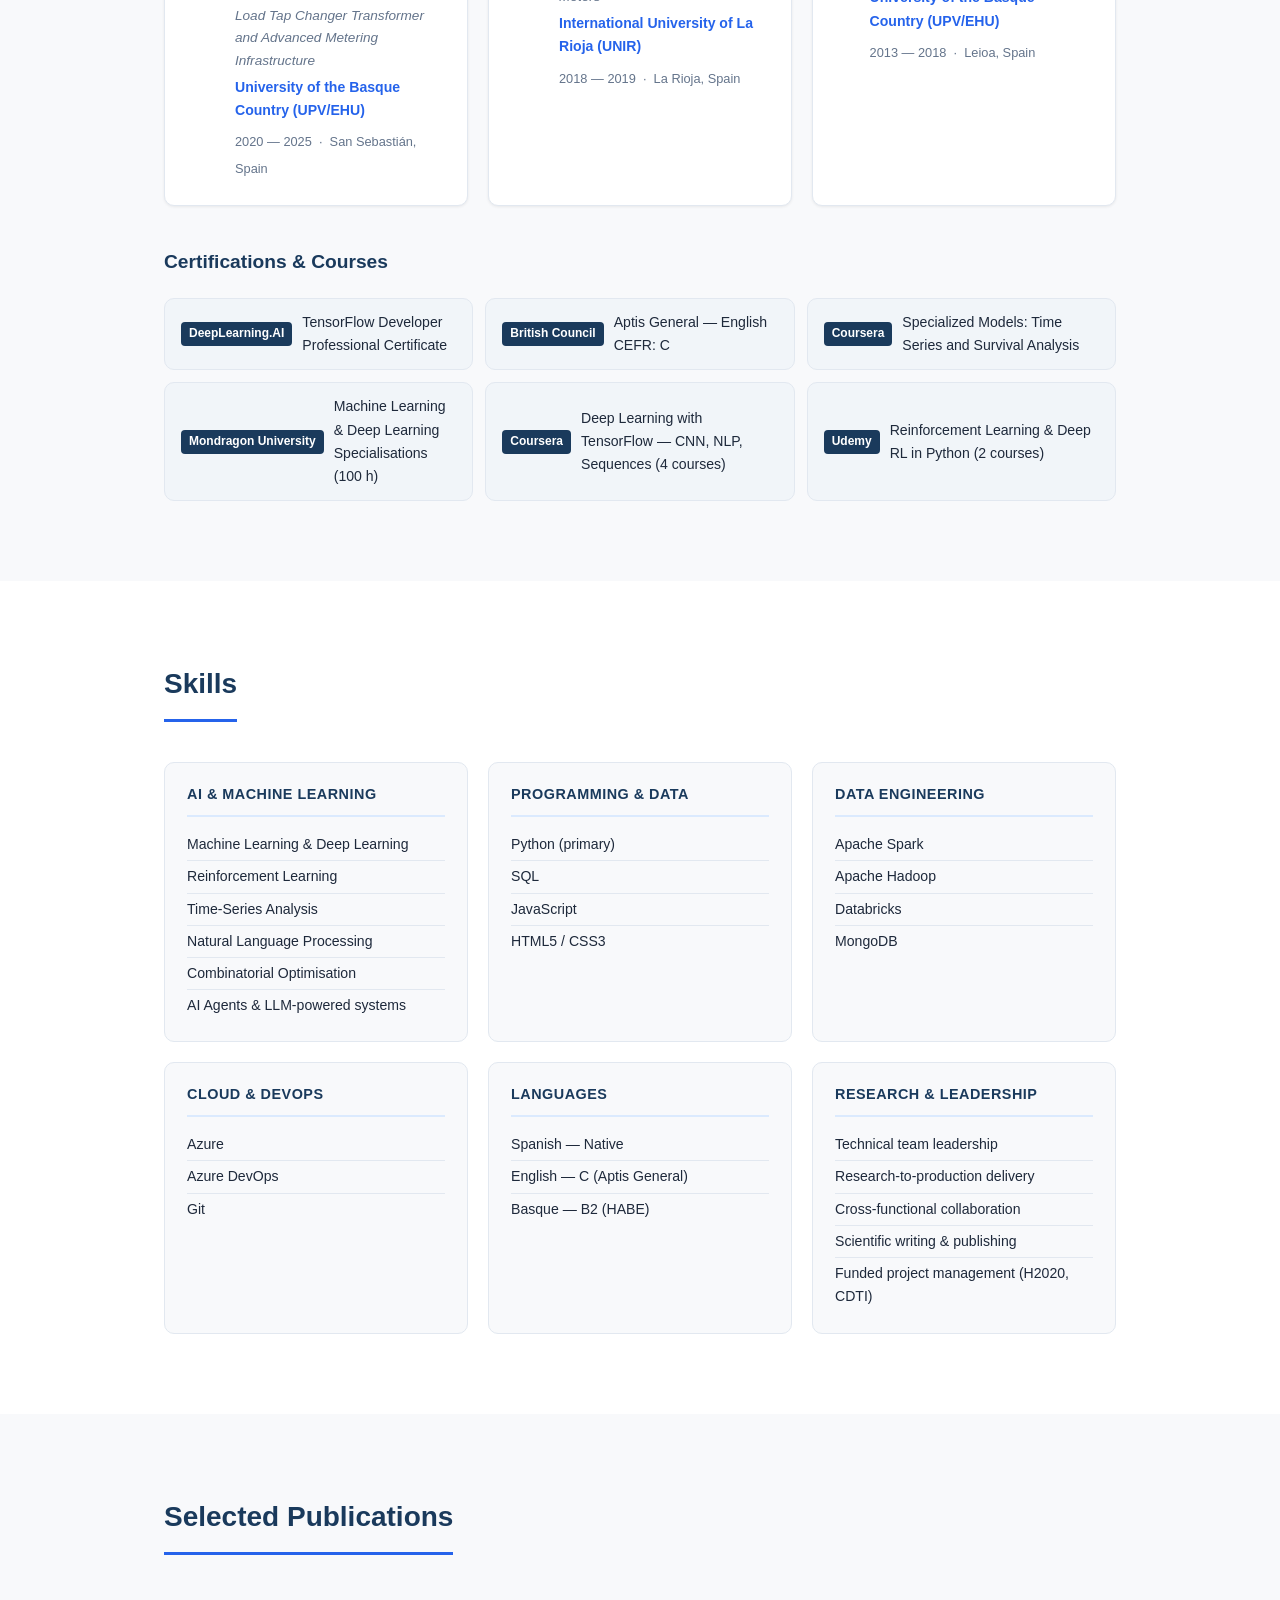
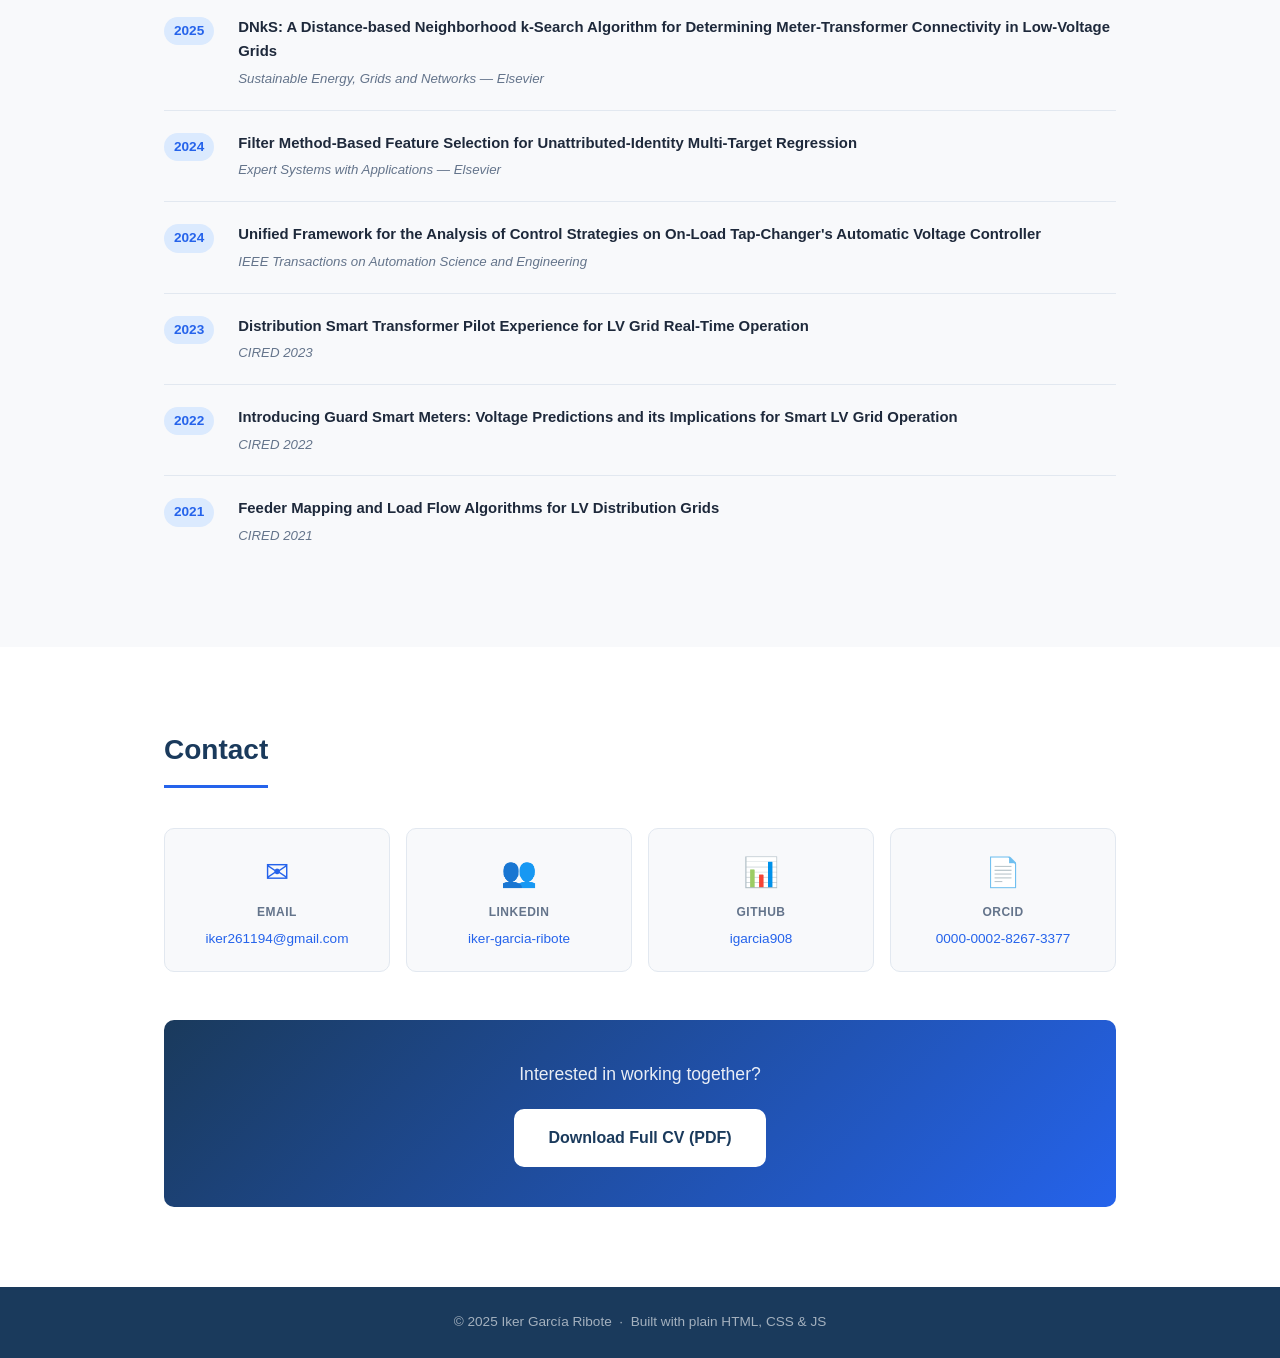
==== commit be090a74: "updated hero subtitle" ====
--- a/index.html
+++ b/index.html
@@ -29,11 +29,11 @@
   <!-- Hero -->
   <header id="hero">
     <div class="hero-inner">
-      <img src="images/friendly-image.jpg" alt="Iker García Ribote" class="profile-img" />
+      <img src="images/friendly-image.jpg?v=20260414" alt="Iker García Ribote" class="profile-img" />
       <div class="hero-text">
         <h1>Iker García Ribote</h1>
         <p class="hero-title">Senior AI Research Engineer &amp; Data Science Lead</p>
-        <p class="hero-subtitle">PhD Candidate in Computer Science &nbsp;·&nbsp; Bilbao, Spain</p>
+        <p class="hero-subtitle">PhD Computer Science &nbsp;·&nbsp; Smart Grid &amp; Energy Analytics &nbsp;·&nbsp; Applied AI in Industrial Systems</p>
         <div class="hero-actions">
           <a class="btn-primary" href="files/iker-garcia-cv.pdf" download>Download CV (PDF)</a>
           <a class="btn-secondary" href="#about">Learn more</a>
@@ -76,7 +76,7 @@
         </div>
         <div class="about-cv-preview">
           <a href="files/iker-garcia-cv.pdf" download title="Download CV">
-            <img src="images/cv-preview.png" alt="CV Preview" class="cv-preview-img" />
+            <img src="images/cv-preview.png?v=20260414" alt="CV Preview" class="cv-preview-img" />
             <span class="cv-preview-label">Download CV (PDF)</span>
           </a>
         </div>
@@ -95,7 +95,7 @@
           <div class="timeline-content">
             <div class="timeline-header">
               <div class="timeline-title">
-                <img src="images/logo-hubbell.svg" alt="Hubbell" class="company-logo" />
+                <img src="images/logo-hubbell.svg?v=20260414" alt="Hubbell" class="company-logo" />
                 <div>
                   <h3>Senior Research Data Scientist</h3>
                   <span class="company">Hubbell</span>
@@ -121,7 +121,7 @@
           <div class="timeline-content">
             <div class="timeline-header">
               <div class="timeline-title">
-                <img src="images/logo-ormazabal.svg" alt="Ormazabal" class="company-logo" />
+                <img src="images/logo-ormazabal.svg?v=20260414" alt="Ormazabal" class="company-logo" />
                 <div>
                   <h3>Research Data Scientist</h3>
                   <span class="company">Ormazabal</span>
@@ -147,7 +147,7 @@
           <div class="timeline-content">
             <div class="timeline-header">
               <div class="timeline-title">
-                <img src="images/logo-iberdrola.svg" alt="Iberdrola" class="company-logo" />
+                <img src="images/logo-iberdrola.svg?v=20260414" alt="Iberdrola" class="company-logo" />
                 <div>
                   <h3>Data Science Intern</h3>
                   <span class="company">Iberdrola</span>
